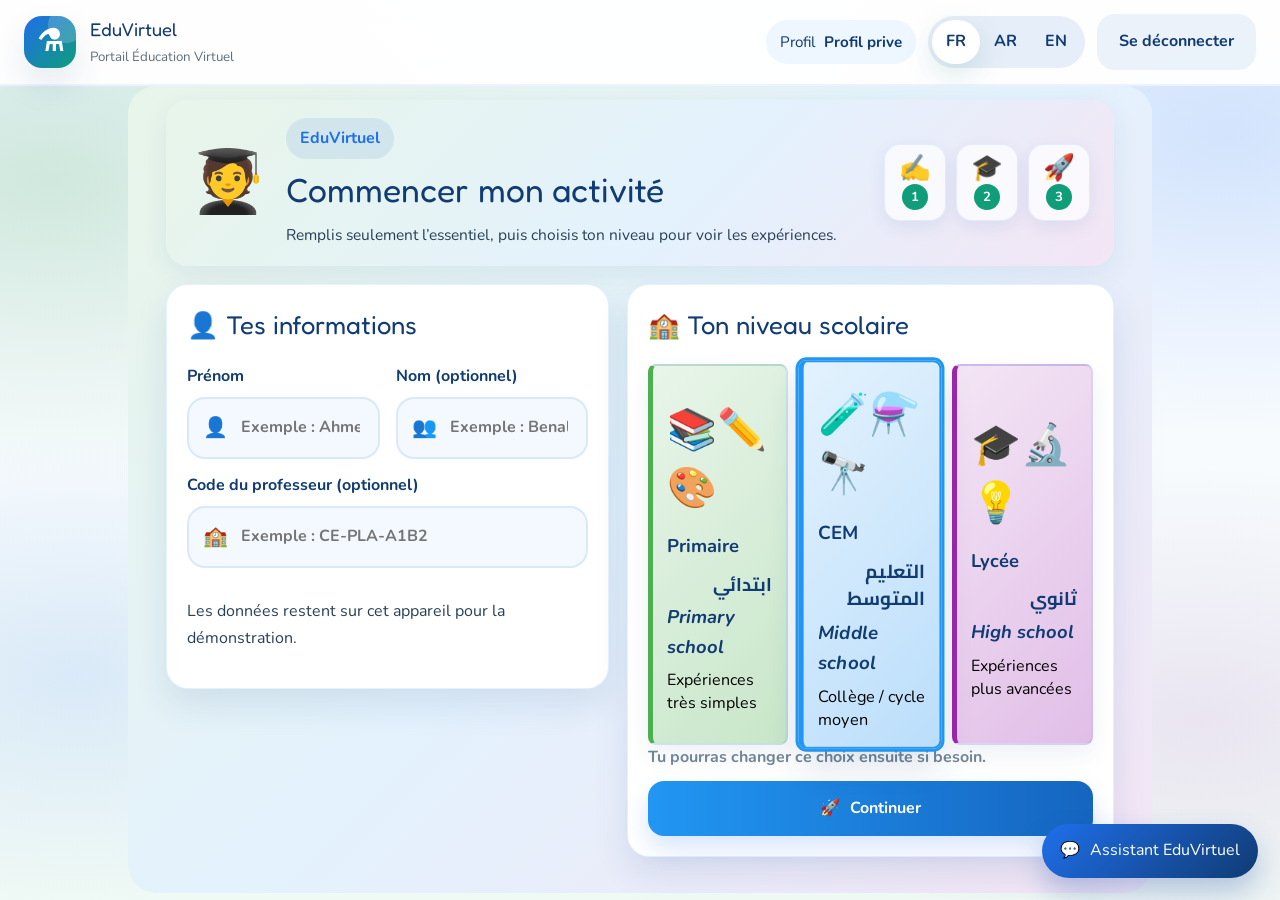
==== venerable-sprite-294b65-local/chimie.html @ 1d356627 "Rebrand to EduVirtuel, fix student persistence, improve loading screen and background - Rename Virtu" ====
<!doctype html>
<html lang="fr">
<head>
  <meta charset="utf-8">
  <meta name="viewport" content="width=device-width, initial-scale=1">
  <title>EduVirtuel - R&eacute;action produisant l&rsquo;hydrog&egrave;ne</title>
  <link rel="icon" href="favicon.svg">
  <link rel="stylesheet" href="style.css">
</head>
<body data-page="experiment" data-lang="fr" data-experiment="chimie" data-lab-mode="chemistry">
  <header class="topbar"><div class="topbar-inner">
    <a class="brand" href="index.html">
      <span class="brand-mark" aria-hidden="true"></span>
      <span><strong>EduVirtuel</strong><small>
        <span class="lang-fr">Plateforme de laboratoire virtuel</span>
        <span class="lang-ar">&#x645;&#x646;&#x635;&#x629; &#x627;&#x644;&#x645;&#x62E;&#x62A;&#x628;&#x631; &#x627;&#x644;&#x627;&#x641;&#x62A;&#x631;&#x627;&#x636;&#x64A;</span>
        <span class="lang-en">Virtual lab platform</span>
      </small></span>
    </a>
    <button class="menu-toggle" type="button" aria-label="Menu"><span></span><span></span><span></span></button>
    <div class="topbar-nav">
      <div class="student-pill">
        <span class="lang-fr">Profil</span>
        <span class="lang-ar">&#x627;&#x644;&#x645;&#x644;&#x641;</span>
        <span class="lang-en">Profile</span>
        <strong data-student-display></strong>
      </div>
      <div class="lang-switch" aria-label="Language">
        <button type="button" class="lang-btn" data-lang="fr">FR</button>
        <button type="button" class="lang-btn" data-lang="ar">AR</button>
        <button type="button" class="lang-btn" data-lang="en">EN</button>
      </div>
      <a class="secondary-btn" href="dashboard.html" style="text-decoration:none">
        <span class="lang-fr">&#x2190; Retour</span>
        <span class="lang-ar">&#x627;&#x644;&#x639;&#x648;&#x62F;&#x629; &#x2192;</span>
        <span class="lang-en">&#x2190; Back</span>
      </a>
      <button type="button" class="secondary-btn logout-btn">
        <span class="lang-fr">Se d&eacute;connecter</span>
        <span class="lang-ar">&#x62A;&#x633;&#x62C;&#x64A;&#x644; &#x627;&#x644;&#x62E;&#x631;&#x648;&#x62C;</span>
        <span class="lang-en">Log out</span>
      </button>
    </div>
  </div></header>

  <!-- Decorative background blobs -->
  <div class="page-bg-deco" aria-hidden="true">
    <div class="bg-blob bg-blob-1">&#x1F9EA;</div>
    <div class="bg-blob bg-blob-2">&#x2697;&#xFE0F;</div>
    <div class="bg-blob bg-blob-3">&#x1F52C;</div>
    <div class="bg-blob bg-blob-4">&#x1F9F2;</div>
    <div class="bg-molecule bg-molecule-1"></div>
    <div class="bg-molecule bg-molecule-2"></div>
    <div class="bg-molecule bg-molecule-3"></div>
  </div>

  <main class="page-shell experiment-shell">
    <section class="experiment-header fade-up">
      <div>
        <a class="back-link" href="experiences.html">
          <span class="lang-fr">&#x2190; Retour aux exp&eacute;riences</span>
          <span class="lang-ar">&#x627;&#x644;&#x639;&#x648;&#x62F;&#x629; &#x625;&#x644;&#x649; &#x627;&#x644;&#x62A;&#x62C;&#x627;&#x631;&#x628; &#x2192;</span>
          <span class="lang-en">&#x2190; Back to experiments</span>
        </a>
        <h1>
          <span class="lang-fr">R&eacute;action produisant l&rsquo;hydrog&egrave;ne</span>
          <span class="lang-ar">&#x62A;&#x641;&#x627;&#x639;&#x644; &#x625;&#x646;&#x62A;&#x627;&#x62C; &#x627;&#x644;&#x647;&#x64A;&#x62F;&#x631;&#x648;&#x62C;&#x64A;&#x646;</span>
          <span class="lang-en">Hydrogen-producing reaction</span>
        </h1>
        <div class="badge-row">
          <span class="badge badge-blue">
            <span class="lang-fr">Chimie &#x1F9EA;</span>
            <span class="lang-ar">&#x627;&#x644;&#x643;&#x64A;&#x645;&#x64A;&#x627;&#x621;</span>
            <span class="lang-en">Chemistry &#x1F9EA;</span>
          </span>
          <span class="badge badge-light" data-step-indicator></span>
        </div>
      </div>
      <div class="progress-wrap">
        <div class="progress-meta">
          <span class="lang-fr">Progression</span>
          <span class="lang-ar">&#x627;&#x644;&#x62A;&#x642;&#x62F;&#x645;</span>
          <span class="lang-en">Progress</span>
        </div>
        <div class="progress-bar"><div class="progress-fill" data-progress-fill></div></div>
      </div>
    </section>

    <section class="experiment-layout experiment-layout-embedded">
      <section class="panel-card experiment-panel experiment-main-column fade-up delay-1">
        <div class="panel-head panel-head-wide">
          <div>
            <h2>
              <span class="lang-fr">&#x1F52C; Labo 3D reli&eacute;</span>
              <span class="lang-ar">&#x627;&#x644;&#x645;&#x62E;&#x62A;&#x628;&#x631; &#x627;&#x644;&#x62B;&#x644;&#x627;&#x62B;&#x64A; &#x627;&#x644;&#x623;&#x628;&#x639;&#x627;&#x62F; &#x627;&#x644;&#x645;&#x631;&#x62A;&#x628;&#x637;</span>
              <span class="lang-en">&#x1F52C; Linked 3D Lab</span>
            </h2>
            <p>
              <span class="lang-fr">Le labo 3D de chimie du lyc&eacute;e est reli&eacute; directement &agrave; cette exp&eacute;rience.</span>
              <span class="lang-ar">&#x645;&#x62E;&#x62A;&#x628;&#x631; &#x627;&#x644;&#x643;&#x64A;&#x645;&#x64A;&#x627;&#x621; &#x627;&#x644;&#x62B;&#x644;&#x627;&#x62B;&#x64A; &#x627;&#x644;&#x623;&#x628;&#x639;&#x627;&#x62F; &#x645;&#x631;&#x62A;&#x628;&#x637; &#x645;&#x628;&#x627;&#x634;&#x631;&#x629; &#x628;&#x647;&#x630;&#x647; &#x627;&#x644;&#x62A;&#x62C;&#x631;&#x628;&#x629;.</span>
              <span class="lang-en">The high school chemistry 3D lab is directly linked to this experiment.</span>
            </p>
          </div>
          <div class="lab-link-summary">
            <span class="badge badge-light">
              <span class="lang-fr">Labo : Chimie lyc&eacute;e</span>
              <span class="lang-ar">&#x627;&#x644;&#x645;&#x62E;&#x62A;&#x628;&#x631;: &#x643;&#x64A;&#x645;&#x64A;&#x627;&#x621; &#x62B;&#x627;&#x646;&#x648;&#x64A;</span>
              <span class="lang-en">Lab: High school chemistry</span>
            </span>
            <div class="lab-actions">
              <button type="button" class="primary-btn" data-load-lab>
                <span class="lang-fr">D&eacute;marrer le labo 3D</span>
                <span class="lang-ar">&#x628;&#x62F;&#x621; &#x627;&#x644;&#x645;&#x62E;&#x62A;&#x628;&#x631; &#x627;&#x644;&#x62B;&#x644;&#x627;&#x62B;&#x64A; &#x627;&#x644;&#x623;&#x628;&#x639;&#x627;&#x62F;</span>
                <span class="lang-en">Start 3D lab</span>
              </button>
              <button type="button" class="secondary-btn" data-open-lab-full>
                <span class="lang-fr">Ouvrir en grand</span>
                <span class="lang-ar">&#x641;&#x62A;&#x62D; &#x628;&#x62D;&#x62C;&#x645; &#x643;&#x628;&#x64A;&#x631;</span>
                <span class="lang-en">Open fullscreen</span>
              </button>
            </div>
          </div>
        </div>
        <iframe class="lab-frame lab-frame-large" data-lab-frame src="about:blank" loading="lazy" title="EduVirtuel 3D"></iframe>
        <div class="status-box" data-experiment-status></div>
        <div class="finish-row finish-row-inline">
          <button type="button" class="primary-btn finish-btn" data-finish-experiment>
            <span class="lang-fr">Terminer et voir le r&eacute;sultat</span>
            <span class="lang-ar">&#x625;&#x646;&#x647;&#x627;&#x621; &#x627;&#x644;&#x62A;&#x62C;&#x631;&#x628;&#x629; &#x648;&#x639;&#x631;&#x636; &#x627;&#x644;&#x646;&#x62A;&#x64A;&#x62C;&#x629;</span>
            <span class="lang-en">Finish &amp; see result</span>
          </button>
        </div>
      </section>

      <aside class="experiment-side-column">
        <section class="panel-card experiment-panel fade-up delay-2">
          <div class="panel-head">
            <h2>
              <span class="lang-fr">&#x1F4CB; Guide rapide</span>
              <span class="lang-ar">&#x62F;&#x644;&#x64A;&#x644; &#x633;&#x631;&#x64A;&#x639;</span>
              <span class="lang-en">&#x1F4CB; Quick guide</span>
            </h2>
            <p>
              <span class="lang-fr">Simple &agrave; utiliser : ouvrez, manipulez, validez, terminez.</span>
              <span class="lang-ar">&#x633;&#x647;&#x644; &#x627;&#x644;&#x627;&#x633;&#x62A;&#x639;&#x645;&#x627;&#x644;: &#x627;&#x641;&#x62A;&#x62D;&#x60C; &#x623;&#x646;&#x62C;&#x632;&#x60C; &#x623;&#x643;&#x62F;&#x60C; &#x62B;&#x645; &#x623;&#x646;&#x647;.</span>
              <span class="lang-en">Easy to use: open, manipulate, validate, finish.</span>
            </p>
          </div>
          <ol class="instruction-list">
            <li class="instruction-step" data-step="1">
              <span class="lang-fr">Ouvrez le labo 3D.</span>
              <span class="lang-ar">&#x627;&#x641;&#x62A;&#x62D; &#x627;&#x644;&#x645;&#x62E;&#x62A;&#x628;&#x631; &#x627;&#x644;&#x62B;&#x644;&#x627;&#x62B;&#x64A; &#x627;&#x644;&#x623;&#x628;&#x639;&#x627;&#x62F;.</span>
              <span class="lang-en">Open the 3D lab.</span>
            </li>
            <li class="instruction-step" data-step="2">
              <span class="lang-fr">Rep&eacute;rez le zinc, l&rsquo;acide et le tube.</span>
              <span class="lang-ar">&#x62A;&#x639;&#x631;&#x641; &#x639;&#x644;&#x649; &#x627;&#x644;&#x632;&#x646;&#x643; &#x648;&#x627;&#x644;&#x62D;&#x645;&#x636; &#x648;&#x627;&#x644;&#x623;&#x646;&#x628;&#x648;&#x628;.</span>
              <span class="lang-en">Locate the zinc, acid, and tube.</span>
            </li>
            <li class="instruction-step" data-step="3">
              <span class="lang-fr">Suivez la r&eacute;action.</span>
              <span class="lang-ar">&#x627;&#x62A;&#x628;&#x639; &#x627;&#x644;&#x62A;&#x641;&#x627;&#x639;&#x644;.</span>
              <span class="lang-en">Follow the reaction.</span>
            </li>
            <li class="instruction-step" data-step="4">
              <span class="lang-fr">Observez les bulles et le test final.</span>
              <span class="lang-ar">&#x644;&#x627;&#x62D;&#x638; &#x627;&#x644;&#x641;&#x642;&#x627;&#x639;&#x627;&#x62A; &#x648;&#x627;&#x644;&#x627;&#x62E;&#x62A;&#x628;&#x627;&#x631; &#x627;&#x644;&#x646;&#x647;&#x627;&#x626;&#x64A;.</span>
              <span class="lang-en">Observe the bubbles and final test.</span>
            </li>
            <li class="instruction-step" data-step="5">
              <span class="lang-fr">Terminez puis passez au r&eacute;sultat.</span>
              <span class="lang-ar">&#x623;&#x646;&#x647; &#x627;&#x644;&#x646;&#x634;&#x627;&#x637; &#x62B;&#x645; &#x627;&#x646;&#x62A;&#x642;&#x644; &#x625;&#x644;&#x649; &#x627;&#x644;&#x646;&#x62A;&#x64A;&#x62C;&#x629;.</span>
              <span class="lang-en">Finish then go to the result.</span>
            </li>
          </ol>
          <div class="step-actions">
            <button type="button" class="secondary-btn step-action" data-step-complete="2">
              <span class="lang-fr">Mat&eacute;riel rep&eacute;r&eacute;</span>
              <span class="lang-ar">&#x62A;&#x639;&#x631;&#x641;&#x62A; &#x639;&#x644;&#x649; &#x627;&#x644;&#x623;&#x62F;&#x648;&#x627;&#x62A;</span>
              <span class="lang-en">Equipment located</span>
            </button>
            <button type="button" class="secondary-btn step-action" data-step-complete="3">
              <span class="lang-fr">R&eacute;action observ&eacute;e</span>
              <span class="lang-ar">&#x644;&#x627;&#x62D;&#x638;&#x62A; &#x627;&#x644;&#x62A;&#x641;&#x627;&#x639;&#x644;</span>
              <span class="lang-en">Reaction observed</span>
            </button>
            <button type="button" class="secondary-btn step-action" data-step-complete="4">
              <span class="lang-fr">Conclusion comprise</span>
              <span class="lang-ar">&#x641;&#x647;&#x645;&#x62A; &#x627;&#x644;&#x627;&#x633;&#x62A;&#x646;&#x62A;&#x627;&#x62C;</span>
              <span class="lang-en">Conclusion understood</span>
            </button>
          </div>
        </section>

        <section class="panel-card experiment-panel assistant-panel embedded-assistant fade-up delay-3">
          <div class="assistant-header"><div>
            <h2>&#x1F916; Assistant EduVirtuel</h2>
            <p>
              <span class="lang-fr">Utilisez les boutons rapides ou posez votre question.</span>
              <span class="lang-ar">&#x627;&#x633;&#x62A;&#x639;&#x645;&#x644; &#x627;&#x644;&#x623;&#x632;&#x631;&#x627;&#x631; &#x627;&#x644;&#x633;&#x631;&#x64A;&#x639;&#x629; &#x623;&#x648; &#x627;&#x637;&#x631;&#x62D; &#x633;&#x624;&#x627;&#x644;&#x643;.</span>
              <span class="lang-en">Use the quick buttons or ask your question.</span>
            </p>
          </div></div>
          <div class="assistant-messages" data-assistant-messages></div>
          <div class="assistant-shortcuts">
            <button type="button" class="shortcut-btn" data-assistant-shortcut="objectif">
              <span class="lang-fr">Objectif</span>
              <span class="lang-ar">&#x627;&#x644;&#x647;&#x62F;&#x641;</span>
              <span class="lang-en">Goal</span>
            </button>
            <button type="button" class="shortcut-btn" data-assistant-shortcut="next">
              <span class="lang-fr">&Eacute;tape suivante</span>
              <span class="lang-ar">&#x627;&#x644;&#x62E;&#x637;&#x648;&#x629; &#x627;&#x644;&#x62A;&#x627;&#x644;&#x64A;&#x629;</span>
              <span class="lang-en">Next step</span>
            </button>
            <button type="button" class="shortcut-btn" data-assistant-shortcut="error">
              <span class="lang-fr">Erreur fr&eacute;quente</span>
              <span class="lang-ar">&#x62E;&#x637;&#x623; &#x634;&#x627;&#x626;&#x639;</span>
              <span class="lang-en">Common error</span>
            </button>
            <button type="button" class="shortcut-btn" data-assistant-shortcut="lab">
              <span class="lang-fr">Nom du labo</span>
              <span class="lang-ar">&#x627;&#x633;&#x645; &#x627;&#x644;&#x645;&#x62E;&#x62A;&#x628;&#x631;</span>
              <span class="lang-en">Lab name</span>
            </button>
            <button type="button" class="shortcut-btn" data-assistant-shortcut="quiz">
              <span class="lang-fr">Quiz</span>
              <span class="lang-ar">&#x627;&#x644;&#x627;&#x62E;&#x62A;&#x628;&#x627;&#x631;</span>
              <span class="lang-en">Quiz</span>
            </button>
          </div>
          <form class="assistant-form" data-assistant-form>
            <input type="text" data-assistant-input
              data-placeholder-fr="Tapez aide / suivant / erreur"
              data-placeholder-ar="&#x627;&#x643;&#x62A;&#x628; &#x645;&#x633;&#x627;&#x639;&#x62F;&#x629; / &#x627;&#x644;&#x62A;&#x627;&#x644;&#x64A; / &#x62E;&#x637;&#x623;"
              data-placeholder-en="Type help / next / error">
            <button class="primary-btn" type="submit">
              <span class="lang-fr">Envoyer</span>
              <span class="lang-ar">&#x625;&#x631;&#x633;&#x627;&#x644;</span>
              <span class="lang-en">Send</span>
            </button>
          </form>
        </section>
      </aside>
    </section>
  </main>

  <div id="assistant-root"></div>
  <script defer src="script.js"></script>
</body>
</html>
---- venerable-sprite-294b65-local/style.css ----
@import url('https://fonts.googleapis.com/css2?family=Fredoka+One&family=Cairo:wght@400;700&family=Nunito:wght@400;700;800&display=swap');

:root {
  --primary: #1f6feb;
  --blue: #1f6feb;
  --navy: #103b73;
  --light: #eef6ff;
  --teal: #0f9d7a;
  --orange: #f59f00;
  --green: #2f9e44;
  --text: #284056;
  --white: #ffffff;
  --muted: #6f8599;
  --shadow: 0 16px 34px rgba(16, 59, 115, 0.1);
  --radius: 22px;
}

* {
  box-sizing: border-box;
}

html {
  scroll-behavior: smooth;
}

body {
  margin: 0;
  font-family: "Nunito", "Cairo", sans-serif;
  font-size: 16px;
  line-height: 1.6;
  color: var(--text);
  background:
    radial-gradient(ellipse at 4% 20%, rgba(47, 158, 68, 0.18) 0%, transparent 30%),
    radial-gradient(ellipse at 96% 15%, rgba(31, 111, 235, 0.15) 0%, transparent 28%),
    radial-gradient(ellipse at 6% 75%, rgba(31, 111, 235, 0.12) 0%, transparent 25%),
    radial-gradient(ellipse at 94% 80%, rgba(155, 39, 176, 0.10) 0%, transparent 25%),
    radial-gradient(ellipse at 50% 50%, rgba(15, 157, 122, 0.06) 0%, transparent 60%),
    linear-gradient(180deg, #eef6ff 0%, #f8fbff 40%, #f0faf5 100%);
  min-height: 100vh;
}

body[data-lang="ar"] {
  direction: rtl;
  font-family: "Cairo", "Nunito", sans-serif;
}

body[data-lang="fr"] .lang-ar,
body[data-lang="fr"] .lang-en,
body[data-lang="ar"] .lang-fr,
body[data-lang="ar"] .lang-en,
body[data-lang="en"] .lang-ar {
  display: none !important;
}

body[data-lang="en"] .lang-fr:has(~ .lang-en),
body[data-lang="en"] .lang-fr:has(+ .lang-en) {
  display: none !important;
}

h1,
h2,
h3,
.brand strong,
.loading-logo {
  font-family: "Fredoka One", "Cairo", cursive;
  font-weight: 400;
  letter-spacing: 0;
}

[lang="ar"],
.lang-ar {
  font-family: "Cairo", sans-serif;
}

a {
  color: inherit;
  text-decoration: none;
}

button,
input,
textarea,
select {
  font: inherit;
}

button {
  cursor: pointer;
}

.topbar {
  position: sticky;
  top: 0;
  z-index: 30;
  background: rgba(255, 255, 255, 0.96);
  border-bottom: 2px solid rgba(31, 111, 235, 0.08);
}

.topbar-inner {
  max-width: 1280px;
  margin: 0 auto;
  padding: 14px 24px;
  display: flex;
  align-items: center;
  gap: 18px;
}

.brand {
  display: inline-flex;
  align-items: center;
  gap: 14px;
  min-width: 0;
}

.brand strong {
  display: block;
  color: var(--navy);
  font-size: 1.15rem;
}

.brand small {
  display: block;
  color: var(--text);
  opacity: 0.75;
  margin-top: 2px;
}

.brand-mark {
  width: 52px;
  height: 52px;
  border-radius: 18px;
  display: grid;
  place-items: center;
  background: linear-gradient(135deg, var(--primary), var(--teal));
  color: var(--white);
  font-weight: 800;
  font-size: 0;
  box-shadow: var(--shadow);
  position: relative;
  overflow: hidden;
}

.brand-mark::before {
  content: "⚗";
  position: relative;
  z-index: 1;
  font-size: 1.85rem;
  line-height: 1;
}

.brand-mark::after {
  content: "";
  position: absolute;
  width: 36px;
  height: 36px;
  border-radius: 50%;
  background: rgba(255, 255, 255, 0.18);
  top: -9px;
  inset-inline-end: -8px;
}

.topbar-nav {
  margin-inline-start: auto;
  display: flex;
  align-items: center;
  gap: 12px;
}

.student-pill {
  display: inline-flex;
  align-items: center;
  gap: 8px;
  background: var(--light);
  color: var(--navy);
  padding: 10px 14px;
  border-radius: 999px;
  font-size: 0.95rem;
}

.lang-switch {
  display: inline-flex;
  padding: 4px;
  border-radius: 999px;
  background: rgba(21, 101, 192, 0.1);
}

.lang-btn {
  border: 0;
  background: transparent;
  border-radius: 999px;
  padding: 9px 14px;
  color: var(--navy);
  font-weight: 700;
}

.lang-btn.active {
  background: var(--white);
  box-shadow: 0 4px 14px rgba(21, 101, 192, 0.14);
}

.lang-btn:hover,
.lang-btn:focus-visible,
.primary-btn:focus-visible,
.secondary-btn:focus-visible,
.ghost-btn:focus-visible,
.selection-card:focus-visible,
.back-link:focus-visible,
input:focus-visible,
button:focus-visible,
a:focus-visible {
  outline: 3px solid rgba(33, 150, 243, 0.35);
  outline-offset: 3px;
}

.menu-toggle {
  display: none;
  margin-inline-start: auto;
  border: 0;
  background: transparent;
  padding: 8px;
}

.menu-toggle span {
  display: block;
  width: 24px;
  height: 2px;
  background: var(--navy);
  margin: 5px 0;
}

.page-shell {
  max-width: 1480px;
  margin: 0 auto;
  padding: 24px 32px 48px;
}

.narrow-shell {
  max-width: 860px;
}

.hero-shell {
  padding-top: 46px;
}

.hero-grid,
.split-layout,
.teacher-layout,
.experiment-layout {
  display: grid;
  gap: 24px;
}

.hero-grid {
  grid-template-columns: minmax(0, 1.2fr) minmax(320px, 420px);
  align-items: center;
}

.feature-grid,
.card-grid,
.action-grid {
  display: grid;
  gap: 18px;
}

.feature-grid {
  grid-template-columns: repeat(3, minmax(0, 1fr));
  margin-top: 28px;
}

.card-grid {
  grid-template-columns: repeat(auto-fit, minmax(220px, 1fr));
}

.experiments-grid {
  grid-template-columns: repeat(auto-fit, minmax(260px, 1fr));
}

.hero-copy h1,
.page-intro h1,
.experiment-header h1 {
  margin: 8px 0 14px;
  color: var(--navy);
  font-size: clamp(2.2rem, 5vw, 3.7rem);
  line-height: 1.08;
}

.page-intro h1 {
  font-size: clamp(1.9rem, 4vw, 2.9rem);
}

.hero-subtitle,
.page-intro p,
.panel-head p,
.hero-quote,
.result-main p,
.experiment-card p,
.info-card p,
.form-note {
  line-height: 1.7;
  color: var(--text);
}

.page-intro p,
.hero-subtitle {
  max-width: 760px;
  font-size: 1.08rem;
}

.eyebrow {
  display: inline-flex;
  align-items: center;
  gap: 10px;
  background: rgba(21, 101, 192, 0.1);
  color: var(--primary);
  padding: 8px 14px;
  border-radius: 999px;
  font-weight: 700;
}

.hero-quote {
  margin: 24px 0;
  padding: 18px 22px;
  border-inline-start: 4px solid var(--teal);
  background: rgba(0, 105, 92, 0.06);
  border-radius: 0 16px 16px 0;
}

body[data-lang="ar"] .hero-quote {
  border-inline-start: 0;
  border-inline-end: 4px solid var(--teal);
  border-radius: 16px 0 0 16px;
}

.hero-actions,
.toolbar,
.action-row,
.toggle-row,
.weight-controls,
.badge-row,
.result-stats,
.finish-row {
  display: flex;
  flex-wrap: wrap;
  gap: 12px;
}

.primary-btn,
.secondary-btn,
.ghost-btn,
.chip-btn,
.selection-card,
.slot-btn,
.back-link {
  transition: transform 0.2s ease, box-shadow 0.2s ease, background 0.2s ease, opacity 0.2s ease;
}

.primary-btn,
.secondary-btn,
.ghost-btn {
  border-radius: 18px;
  padding: 15px 22px;
  border: 0;
  display: inline-flex;
  align-items: center;
  justify-content: center;
  font-weight: 700;
  min-height: 52px;
}

.primary-btn {
  background: linear-gradient(135deg, var(--primary), var(--teal));
  color: var(--white);
  box-shadow: 0 12px 25px rgba(31, 111, 235, 0.18);
}

.secondary-btn {
  background: rgba(21, 101, 192, 0.08);
  color: var(--navy);
}

.ghost-btn {
  background: transparent;
  color: var(--navy);
  border: 1px dashed rgba(13, 71, 161, 0.26);
}

.primary-btn:hover,
.secondary-btn:hover,
.ghost-btn:hover,
.chip-btn:hover,
.selection-card:hover,
.experiment-card:hover,
.info-card:hover,
.slot-btn:hover {
  transform: translateY(-2px);
}

.info-card,
.hero-card,
.form-card,
.panel-card,
.experiment-card,
.result-card,
.quiz-card {
  background: var(--white);
  border-radius: var(--radius);
  box-shadow: var(--shadow);
}

.info-card,
.hero-card,
.form-card,
.panel-card,
.result-card,
.quiz-card {
  padding: 24px;
}

.hero-card {
  background: linear-gradient(160deg, rgba(31, 111, 235, 0.96), rgba(15, 157, 122, 0.92));
  color: var(--white);
}

.glass-card {
  border: 1px solid rgba(255, 255, 255, 0.18);
}

.hero-stat + .hero-stat {
  margin-top: 18px;
}

.hero-stat strong {
  display: block;
  font-size: 2.3rem;
}

.stack-form {
  display: grid;
  gap: 16px;
}

.student-form-grid {
  display: grid;
  grid-template-columns: repeat(2, minmax(0, 1fr));
  gap: 16px;
}

.field-block {
  display: grid;
  gap: 12px;
}

.field-title {
  color: var(--navy);
  font-weight: 800;
}

.quick-level-grid {
  display: grid;
  grid-template-columns: repeat(3, minmax(0, 1fr));
  gap: 14px;
}

.level-choice {
  min-height: 128px;
}

.level-choice.active,
.level-card.active,
.subject-card.active {
  background: linear-gradient(180deg, #ffffff, #ecfff7);
  border-color: rgba(15, 157, 122, 0.55);
  box-shadow: 0 12px 28px rgba(15, 157, 122, 0.16);
}

.choice-note {
  margin: 0;
  color: var(--muted);
  font-weight: 700;
}

.stack-form label,
.filter-field,
.code-generator-form label {
  display: grid;
  gap: 8px;
  font-weight: 700;
  color: var(--navy);
}

.stack-form input,
.filter-field input,
.code-generator-form select,
.assistant-form input {
  width: 100%;
  border: 2px solid rgba(31, 111, 235, 0.12);
  border-radius: 18px;
  padding: 16px 18px;
  color: var(--text);
  background: rgba(238, 246, 255, 0.62);
}

.selection-card,
.slot-btn,
.chip-btn {
  border: 2px solid rgba(31, 111, 235, 0.12);
  background: linear-gradient(180deg, #ffffff, #f5faff);
  padding: 20px;
  border-radius: 22px;
  text-align: start;
  box-shadow: 0 10px 24px rgba(16, 59, 115, 0.07);
}

.selection-card span {
  display: block;
  margin-top: 8px;
  line-height: 1.45;
}

.selection-card strong,
.experiment-card h2,
.panel-head h2,
.result-main h2,
.quiz-card h2 {
  color: var(--navy);
}

.selection-card.active,
.component-btn.active,
.lang-btn.active,
.slot-btn.filled,
.toggle-btn.active {
  border-color: rgba(0, 105, 92, 0.35);
  box-shadow: 0 10px 30px rgba(0, 105, 92, 0.15);
}

.empty-state {
  min-height: 180px;
  place-items: center;
}

.empty-card {
  width: 100%;
  padding: 32px;
  border-radius: 18px;
  background: rgba(227, 242, 253, 0.5);
  border: 1px dashed rgba(13, 71, 161, 0.2);
  text-align: center;
  color: var(--navy);
}

.experiment-card {
  position: relative;
  padding: 24px;
  display: flex;
  flex-direction: column;
  gap: 4px;
}

.experiment-card .primary-btn {
  width: 100%;
  margin-top: auto;
}

.experiment-card.locked {
  opacity: 0.72;
  background: linear-gradient(180deg, #f5f7fa, #eceff1);
}

.lock-chip,
.badge {
  display: inline-flex;
  align-items: center;
  justify-content: center;
  gap: 8px;
  padding: 7px 12px;
  border-radius: 999px;
  font-size: 0.88rem;
  font-weight: 700;
}

.badge-blue {
  background: rgba(21, 101, 192, 0.12);
  color: var(--primary);
}

.badge-teal {
  background: rgba(0, 105, 92, 0.12);
  color: var(--teal);
}

.badge-orange {
  background: rgba(230, 81, 0, 0.12);
  color: var(--orange);
}

.badge-green {
  background: rgba(46, 125, 50, 0.12);
  color: var(--green);
}

.badge-light {
  background: rgba(227, 242, 253, 0.9);
  color: var(--navy);
}

.badge-muted,
.lock-chip {
  background: rgba(55, 71, 79, 0.12);
  color: var(--text);
}

.card-top {
  display: flex;
  justify-content: space-between;
  gap: 12px;
  align-items: center;
  margin-bottom: 18px;
}

.duration {
  color: var(--text);
  font-weight: 700;
}

.split-layout {
  grid-template-columns: repeat(2, minmax(0, 1fr));
}

.dashboard-page {
  max-width: 1180px;
}

.dashboard-hero {
  text-align: center;
}

.dashboard-flow {
  display: grid;
  grid-template-columns: repeat(3, minmax(0, 1fr));
  gap: 16px;
  margin: 24px 0;
}

.dashboard-flow div {
  padding: 18px;
  border-radius: 18px;
  background: rgba(238, 246, 255, 0.88);
  color: var(--navy);
  text-align: center;
  box-shadow: 0 10px 22px rgba(16, 59, 115, 0.06);
}

.dashboard-flow strong {
  display: inline-grid;
  place-items: center;
  width: 34px;
  height: 34px;
  border-radius: 50%;
  background: var(--primary);
  color: #fff;
  margin-bottom: 8px;
}

.dashboard-flow span {
  display: block;
}

.dashboard-selected-layout {
  display: grid;
  grid-template-columns: minmax(280px, 0.9fr) minmax(0, 1.1fr);
  gap: 24px;
  align-items: stretch;
}

.selected-level-panel {
  overflow: hidden;
  border-radius: 8px;
  background: #fff;
  border: 1px solid rgba(16, 59, 115, 0.08);
  border-left: 6px solid var(--level-accent);
  box-shadow: var(--shadow);
}

body[data-lang="ar"] .selected-level-panel {
  border-left-width: 1px;
  border-right: 6px solid var(--level-accent);
}

.selected-level-art {
  min-height: 220px;
  display: grid;
  place-items: center;
  font-size: clamp(4rem, 9vw, 6rem);
  background: color-mix(in srgb, var(--level-accent) 22%, white);
}

.selected-level-copy {
  padding: 24px;
}

.selected-level-copy h2 {
  margin: 14px 0 10px;
}

.selected-level-meta {
  display: flex;
  flex-wrap: wrap;
  gap: 10px;
  margin-top: 18px;
}

.selected-level-meta span,
.subject-action {
  display: inline-flex;
  width: fit-content;
  border-radius: 999px;
  padding: 8px 12px;
  background: rgba(31, 111, 235, 0.1);
  color: var(--navy);
  font-weight: 800;
}

.subject-panel {
  min-height: 100%;
}

.subject-grid {
  grid-template-columns: repeat(auto-fit, minmax(240px, 1fr));
}

.visual-subject-card {
  min-height: 230px;
  border-radius: 8px;
  border-left: 5px solid var(--level-accent);
  display: grid;
  gap: 10px;
  align-content: start;
  background:
    linear-gradient(180deg, color-mix(in srgb, var(--level-accent) 12%, white), #fff);
}

body[data-lang="ar"] .visual-subject-card {
  border-left-width: 2px;
  border-right: 5px solid var(--level-accent);
}

.subject-photo {
  display: grid;
  place-items: center;
  width: 100%;
  min-height: 96px;
  border-radius: 8px;
  font-size: 4rem;
  background:
    radial-gradient(circle at 30% 20%, rgba(255, 255, 255, 0.9), transparent 40%),
    color-mix(in srgb, var(--level-accent) 18%, white);
}

.panel-head {
  margin-bottom: 18px;
}

.panel-head h2,
.result-main h2,
.quiz-card h2,
.assistant-header h2 {
  margin: 0 0 10px;
  font-size: 1.35rem;
}

.experiment-shell {
  max-width: 1220px;
  padding-top: 28px;
  padding-bottom: 24px;
}

.experiment-header {
  display: grid;
  grid-template-columns: minmax(0, 1fr) minmax(220px, 300px);
  align-items: end;
  gap: 18px;
  margin-bottom: 22px;
  padding: clamp(18px, 4vw, 34px);
  border-radius: 28px;
  background:
    radial-gradient(circle at 12% 18%, rgba(76, 175, 80, 0.18), transparent 26%),
    radial-gradient(circle at 86% 26%, rgba(33, 150, 243, 0.2), transparent 30%),
    linear-gradient(135deg, #f7fbff, #eef8f2);
  box-shadow: 0 16px 36px rgba(16, 59, 115, 0.08);
}

.experiment-header h1 {
  font-size: clamp(2rem, 4vw, 3.2rem);
  max-width: 22ch;
  overflow-wrap: anywhere;
}

.progress-wrap {
  min-width: 260px;
}

.progress-meta {
  display: flex;
  justify-content: space-between;
  margin-bottom: 10px;
  color: var(--navy);
  font-weight: 700;
}

.progress-bar {
  width: 100%;
  height: 12px;
  border-radius: 999px;
  background: rgba(55, 71, 79, 0.15);
  overflow: hidden;
}

.progress-fill {
  width: 0;
  height: 100%;
  border-radius: inherit;
  background: linear-gradient(90deg, var(--teal), #00a796);
  transition: width 0.25s ease;
}

.experiment-layout {
  grid-template-columns: minmax(240px, 300px) minmax(0, 1fr) minmax(280px, 340px);
  align-items: start;
}

.experiment-layout-embedded {
  grid-template-columns: minmax(0, 1fr) minmax(260px, 320px);
  gap: 22px;
}

.experiment-layout-embedded .panel-card {
  padding: 20px;
}

.experiment-panel {
  min-height: 100%;
}

.experiment-main-column {
  min-width: 0;
}

.experiment-side-column {
  display: grid;
  gap: 18px;
  align-self: start;
}

.panel-head-wide {
  display: flex;
  justify-content: space-between;
  align-items: flex-start;
  gap: 18px;
}

.lab-link-summary {
  display: grid;
  gap: 10px;
  justify-items: end;
  text-align: end;
}

.lab-actions {
  display: flex;
  flex-wrap: wrap;
  justify-content: flex-end;
  gap: 10px;
}

.instruction-list {
  margin: 0;
  padding-inline-start: 24px;
  display: grid;
  gap: 14px;
}

.instruction-step {
  line-height: 1.6;
  padding: 10px 12px;
  border-radius: 14px;
  background: rgba(227, 242, 253, 0.45);
}

.instruction-step.done {
  background: rgba(46, 125, 50, 0.12);
  color: var(--green);
  font-weight: 700;
}

.component-palette,
.weight-controls {
  display: flex;
  flex-wrap: wrap;
  gap: 12px;
}

.selected-component {
  margin: 16px 0;
  padding: 14px 16px;
  background: rgba(21, 101, 192, 0.08);
  border-radius: 14px;
  color: var(--navy);
  font-weight: 700;
}

.circuit-board {
  display: grid;
  gap: 18px;
  margin: 16px 0;
}

.series-track {
  display: grid;
  grid-template-columns: repeat(4, minmax(0, 1fr));
  gap: 12px;
}

.parallel-track {
  display: flex;
  justify-content: center;
}

.slot-btn {
  min-height: 88px;
  color: var(--navy);
  font-weight: 700;
}

.parallel-slot {
  max-width: 280px;
  width: 100%;
}

.visual-panel,
.observation-card,
.status-box,
.detail-card,
.insights-list,
.quiz-feedback,
.quiz-review-card,
.tip-box {
  margin-top: 18px;
  padding: 18px;
  border-radius: 16px;
  background: rgba(227, 242, 253, 0.45);
}

.status-box {
  min-height: 92px;
  border: 1px solid rgba(21, 101, 192, 0.12);
}

.bulb-visual {
  width: 180px;
  margin: 0 auto 12px;
  text-align: center;
  font-weight: 700;
  color: var(--navy);
}

.bulb-core {
  width: 92px;
  height: 92px;
  margin: 0 auto 12px;
  border-radius: 50%;
  background: #cfd8dc;
  box-shadow: inset 0 0 0 12px rgba(255, 255, 255, 0.7);
  transition: background 0.25s ease, box-shadow 0.25s ease;
}

.bulb-visual.on .bulb-core {
  background: #ffd54f;
  box-shadow: 0 0 34px rgba(255, 213, 79, 0.88), inset 0 0 0 12px rgba(255, 248, 225, 0.8);
}

.plant-visual,
.chemistry-visual,
.balance-visual {
  position: relative;
  height: 280px;
  margin-top: 20px;
  border-radius: 20px;
  background: linear-gradient(180deg, rgba(227, 242, 253, 0.7), rgba(255, 255, 255, 0.96));
  overflow: hidden;
}

.beaker-water {
  position: absolute;
  inset-inline: 32%;
  bottom: 24px;
  height: 32%;
  background: rgba(21, 101, 192, 0.18);
  border-radius: 0 0 28px 28px;
  transition: background 0.3s ease;
}

.plant-stem {
  position: absolute;
  bottom: 54px;
  left: 50%;
  width: 12px;
  height: 140px;
  border-radius: 999px;
  background: #b0bec5;
  transform: translateX(-50%);
  transition: background 0.3s ease;
}

.plant-leaf {
  position: absolute;
  width: 86px;
  height: 42px;
  top: 54px;
  background: rgba(76, 175, 80, 0.55);
  border-radius: 100px 100px 0 100px;
  transition: background 0.3s ease, transform 0.3s ease;
}

.plant-leaf.left {
  left: calc(50% - 92px);
  transform: rotate(-22deg);
}

.plant-leaf.right {
  right: calc(50% - 92px);
  transform: rotate(22deg) scaleX(-1);
}

.plant-visual.stage-1 .beaker-water,
.plant-visual.stage-2 .beaker-water,
.plant-visual.stage-3 .beaker-water,
.plant-visual.stage-4 .beaker-water {
  background: rgba(230, 81, 0, 0.34);
}

.plant-visual.stage-2 .plant-stem,
.plant-visual.stage-3 .plant-stem,
.plant-visual.stage-4 .plant-stem {
  background: linear-gradient(180deg, #ff8a65, #e65100);
}

.plant-visual.stage-3 .plant-leaf,
.plant-visual.stage-4 .plant-leaf {
  background: linear-gradient(180deg, #81c784, #2e7d32);
}

.balance-beam {
  position: absolute;
  top: 106px;
  left: 50%;
  width: 260px;
  height: 8px;
  background: var(--navy);
  transform-origin: center center;
  transform: translateX(-50%) rotate(0deg);
  transition: transform 0.25s ease;
}

.balance-pan {
  position: absolute;
  top: 134px;
  width: 120px;
  height: 80px;
  border-radius: 18px;
  background: rgba(21, 101, 192, 0.12);
  display: grid;
  place-items: center;
  color: var(--navy);
  font-weight: 700;
}

.balance-pan.left {
  left: calc(50% - 180px);
}

.balance-pan.right {
  right: calc(50% - 180px);
}

.balance-visual.left-heavy .balance-beam {
  transform: translateX(-50%) rotate(-8deg);
}

.balance-visual.right-heavy .balance-beam {
  transform: translateX(-50%) rotate(8deg);
}

.chemistry-visual .flask {
  position: absolute;
  left: 50%;
  bottom: 30px;
  width: 180px;
  height: 180px;
  transform: translateX(-50%);
  background: linear-gradient(180deg, rgba(227, 242, 253, 0.2), rgba(21, 101, 192, 0.18));
  clip-path: polygon(24% 8%, 76% 8%, 68% 26%, 68% 92%, 32% 92%, 32% 26%);
  border: 5px solid rgba(13, 71, 161, 0.4);
}

.bubble,
.flame-indicator {
  position: absolute;
  opacity: 0;
  transition: opacity 0.25s ease;
}

.bubble {
  width: 18px;
  height: 18px;
  border-radius: 50%;
  background: rgba(21, 101, 192, 0.3);
}

.bubble-1 { left: 46%; top: 120px; }
.bubble-2 { left: 52%; top: 96px; }
.bubble-3 { left: 49%; top: 72px; }

.flame-indicator {
  width: 24px;
  height: 54px;
  top: 42px;
  left: calc(50% + 110px);
  background: linear-gradient(180deg, #ffd54f, #e65100);
  border-radius: 50% 50% 50% 0;
  transform: rotate(45deg);
}

.chemistry-visual.stage-3 .bubble,
.chemistry-visual.stage-4 .bubble,
.chemistry-visual.stage-5 .bubble,
.chemistry-visual.stage-6 .bubble {
  opacity: 1;
}

.chemistry-visual.stage-5 .flame-indicator,
.chemistry-visual.stage-6 .flame-indicator {
  opacity: 1;
}

.assistant-panel {
  display: flex;
  flex-direction: column;
  min-height: 460px;
}

.assistant-header p {
  margin: 0;
}

.assistant-messages {
  flex: 1;
  overflow: auto;
  display: grid;
  gap: 12px;
  padding-right: 4px;
}

.assistant-message {
  max-width: 92%;
  padding: 12px 14px;
  border-radius: 14px;
  line-height: 1.6;
}

.assistant-message.bot {
  background: rgba(21, 101, 192, 0.1);
  color: var(--navy);
}

.assistant-message.user {
  margin-inline-start: auto;
  background: rgba(0, 105, 92, 0.12);
  color: var(--teal);
}

.assistant-form {
  display: grid;
  grid-template-columns: 1fr auto;
  gap: 10px;
  margin-top: 18px;
}

.assistant-shortcuts {
  display: flex;
  flex-wrap: wrap;
  gap: 10px;
  margin-top: 18px;
}

.shortcut-btn {
  border: 1px solid rgba(21, 101, 192, 0.16);
  background: rgba(21, 101, 192, 0.06);
  color: var(--navy);
  padding: 10px 14px;
  border-radius: 999px;
  font-weight: 700;
  transition: transform 0.18s ease, background 0.18s ease, border-color 0.18s ease;
}

.shortcut-btn:hover {
  transform: translateY(-1px);
  background: rgba(21, 101, 192, 0.12);
  border-color: rgba(21, 101, 192, 0.28);
}

.step-actions {
  display: grid;
  gap: 12px;
  margin-top: 18px;
}

.step-action.active {
  background: rgba(46, 125, 50, 0.12);
  color: var(--green);
}

.lab-frame {
  width: 100%;
  height: clamp(360px, calc(100vh - 470px), 560px);
  min-height: 0;
  margin-top: 14px;
  border: 1px solid rgba(21, 101, 192, 0.12);
  border-radius: 18px;
  background: #f8fbff;
}

.lab-frame-large {
  height: clamp(380px, calc(100vh - 470px), 580px);
  min-height: 0;
}

.lab-frame.is-idle {
  display: none;
}

.lab-preview {
  min-height: clamp(340px, 44vw, 520px);
  margin-top: 14px;
  border: 1px solid rgba(21, 101, 192, 0.14);
  border-radius: 22px;
  overflow: hidden;
  display: grid;
  grid-template-columns: minmax(220px, 0.85fr) minmax(0, 1.15fr);
  background:
    linear-gradient(135deg, rgba(232, 245, 233, 0.95), rgba(227, 242, 253, 0.95) 55%, rgba(243, 229, 245, 0.92));
  box-shadow: inset 0 0 0 1px rgba(255, 255, 255, 0.45);
}

.lab-preview.is-loading {
  opacity: 0.55;
  filter: saturate(0.8);
}

.lab-preview-scene {
  position: relative;
  min-height: 100%;
  display: grid;
  place-items: center;
  overflow: hidden;
}

.lab-preview-scene::before {
  content: "";
  position: absolute;
  width: min(72%, 280px);
  aspect-ratio: 1;
  border-radius: 50%;
  min-height: 0;
  background:
    radial-gradient(circle at 35% 28%, rgba(255, 255, 255, 0.95), transparent 32%),
    rgba(255, 255, 255, 0.36);
}

.lab-preview-main {
  position: relative;
  z-index: 1;
  font-size: clamp(5.5rem, 13vw, 9rem);
  filter: drop-shadow(0 18px 20px rgba(16, 59, 115, 0.18));
  animation: science-float 3s ease-in-out infinite;
}

.lab-preview-object {
  position: absolute;
  z-index: 2;
  display: grid;
  place-items: center;
  width: 64px;
  height: 64px;
  border-radius: 18px;
  background: rgba(255, 255, 255, 0.72);
  box-shadow: 0 12px 26px rgba(16, 59, 115, 0.12);
  font-size: 2.2rem;
}

.lab-preview-object.object-1 { top: 12%; inset-inline-start: 13%; }
.lab-preview-object.object-2 { top: 20%; inset-inline-end: 12%; }
.lab-preview-object.object-3 { bottom: 17%; inset-inline-start: 18%; }
.lab-preview-object.object-4 { bottom: 12%; inset-inline-end: 17%; }

.lab-preview-copy {
  display: grid;
  align-content: center;
  gap: 14px;
  padding: clamp(22px, 4vw, 42px);
}

.lab-preview-copy h3 {
  margin: 0;
  color: var(--navy);
  font-size: clamp(1.7rem, 4vw, 2.6rem);
}

.lab-preview-copy p {
  margin: 0;
  color: var(--text);
  max-width: 46ch;
}

.lab-preview-tags {
  display: flex;
  flex-wrap: wrap;
  gap: 10px;
  margin-top: 6px;
}

.lab-preview-tags span {
  border-radius: 999px;
  padding: 8px 12px;
  background: rgba(255, 255, 255, 0.76);
  color: var(--navy);
  font-weight: 800;
}

.embedded-assistant {
  display: none;
}

.experiment-layout-embedded .status-box {
  min-height: 56px;
  margin-top: 12px;
  padding: 12px 14px;
}

.experiment-layout-embedded .finish-row-inline {
  margin-top: 12px;
}

.finish-row {
  justify-content: flex-end;
  margin-top: 24px;
}

.finish-row-inline {
  margin-top: 18px;
}

.simple-flow-card {
  padding-top: 20px;
  padding-bottom: 20px;
  margin-bottom: 24px;
}

.simple-flow-grid {
  display: grid;
  grid-template-columns: repeat(3, minmax(0, 1fr));
  gap: 16px;
}

.simple-flow-grid div,
.linked-lab-chip {
  padding: 16px 18px;
  border-radius: 18px;
  background: rgba(238, 246, 255, 0.78);
  color: var(--navy);
}

.simple-flow-grid strong {
  display: inline-grid;
  place-items: center;
  width: 38px;
  height: 38px;
  border-radius: 50%;
  background: var(--blue);
  color: #fff;
  margin-bottom: 10px;
}

.simple-flow-grid span {
  display: block;
  line-height: 1.5;
}

.linked-lab-chip {
  margin: 14px 0 18px;
  font-weight: 700;
}

.hero-step-list {
  display: grid;
  grid-template-columns: repeat(3, minmax(0, 1fr));
  gap: 12px;
  margin: 24px 0;
}

.hero-step {
  display: grid;
  gap: 8px;
  padding: 16px;
  border-radius: 20px;
  background: rgba(255, 255, 255, 0.82);
  border: 2px solid rgba(31, 111, 235, 0.08);
  box-shadow: 0 10px 24px rgba(16, 59, 115, 0.06);
}

.hero-step strong {
  display: inline-grid;
  place-items: center;
  width: 36px;
  height: 36px;
  border-radius: 50%;
  background: var(--teal);
  color: var(--white);
}

.subject-card strong,
.level-choice strong,
.level-card strong {
  font-size: 1.15rem;
}

.subject-hint {
  color: var(--muted);
}

.score-ring {
  width: 140px;
  height: 140px;
  border-radius: 50%;
  display: grid;
  place-items: center;
  font-size: 2.4rem;
  font-weight: 800;
  color: var(--navy);
  background: radial-gradient(circle at center, #ffffff 45%, rgba(21, 101, 192, 0.14) 46%, rgba(21, 101, 192, 0.14) 100%);
}

.result-card {
  display: grid;
  grid-template-columns: 160px 1fr;
  gap: 24px;
  align-items: center;
}

.result-badge {
  font-size: 1.1rem;
  font-weight: 700;
  color: var(--green);
}

.result-stats {
  margin-top: 18px;
}

.stat-tile {
  min-width: 120px;
  padding: 14px 16px;
  border-radius: 16px;
  background: rgba(227, 242, 253, 0.55);
}

.stat-tile strong {
  display: block;
  color: var(--navy);
  font-size: 1.5rem;
}

.quiz-progress {
  color: var(--navy);
  font-weight: 700;
  margin-bottom: 18px;
}

.quiz-options {
  display: grid;
  gap: 12px;
  margin-top: 18px;
}

.quiz-option {
  border: 1px solid rgba(21, 101, 192, 0.14);
  border-radius: 14px;
  padding: 14px 16px;
  background: #fff;
  color: var(--text);
  text-align: start;
}

.quiz-option.correct {
  background: rgba(46, 125, 50, 0.12);
  color: var(--green);
}

.quiz-option.wrong {
  background: rgba(230, 81, 0, 0.12);
  color: var(--orange);
}

.teacher-layout {
  grid-template-columns: minmax(0, 2fr) minmax(380px, 460px);
}

.side-stack {
  display: grid;
  gap: 24px;
}

.code-generator-form {
  display: grid;
  gap: 14px;
}

.generated-code-list {
  display: grid;
  gap: 12px;
  margin-top: 18px;
}

.generated-code-card {
  display: flex;
  align-items: center;
  justify-content: space-between;
  gap: 12px;
  padding: 14px;
  border-radius: 18px;
  background: rgba(238, 246, 255, 0.72);
  border: 1px solid rgba(31, 111, 235, 0.12);
}

.code-value {
  display: inline-flex;
  margin-bottom: 6px;
  padding: 8px 12px;
  border-radius: 999px;
  background: var(--navy);
  color: var(--white);
  font-weight: 800;
  letter-spacing: 0.08em;
}

.code-meta {
  margin: 2px 0 0;
  color: var(--muted);
  font-size: 0.92rem;
}

.table-wrap {
  overflow: visible;
}

.results-table {
  width: 100%;
  border-collapse: collapse;
}

.results-table thead {
  background: var(--navy);
  color: var(--white);
}

.results-table th,
.results-table td {
  padding: 14px 16px;
  text-align: start;
}

.results-table tbody tr:nth-child(odd) {
  background: rgba(227, 242, 253, 0.35);
}

.results-table tbody tr {
  cursor: pointer;
}

.results-table tbody tr:hover {
  background: rgba(21, 101, 192, 0.12);
}

.detail-card,
.insights-list {
  display: grid;
  gap: 12px;
}

.detail-card h3,
.insights-list h3 {
  margin: 0;
  color: var(--navy);
}

.detail-stat-grid {
  display: grid;
  grid-template-columns: 1fr 1fr;
  gap: 10px;
  margin-bottom: 4px;
}

.detail-stat {
  padding: 12px 14px;
  border-radius: 12px;
  background: rgba(31, 111, 235, 0.06);
  border: 1px solid rgba(31, 111, 235, 0.12);
}

.detail-stat-label {
  font-size: 0.72rem;
  font-weight: 600;
  letter-spacing: 0.05em;
  text-transform: uppercase;
  color: var(--primary);
  margin-bottom: 4px;
}

.detail-stat-value {
  font-size: 1.05rem;
  font-weight: 700;
  color: var(--navy);
}

.detail-score-bar {
  height: 6px;
  border-radius: 3px;
  background: rgba(31, 111, 235, 0.12);
  margin-top: 6px;
  overflow: hidden;
}

.detail-score-fill {
  height: 100%;
  border-radius: 3px;
  background: linear-gradient(90deg, var(--primary), #0ea5e9);
  transition: width 0.5s ease;
}

.insight-item {
  padding: 14px 16px;
  border-radius: 14px;
  background: rgba(255, 255, 255, 0.88);
  border: 1px solid rgba(21, 101, 192, 0.1);
}

.back-link {
  display: inline-flex;
  align-items: center;
  gap: 8px;
  padding: 0;
  margin-bottom: 8px;
  color: var(--primary);
  background: transparent;
}

.loading-screen {
  position: fixed;
  inset: 0;
  z-index: 100;
  display: grid;
  place-items: center;
  background:
    radial-gradient(ellipse at 15% 20%, rgba(255,255,255,0.06) 0%, transparent 35%),
    radial-gradient(ellipse at 85% 75%, rgba(255,255,255,0.04) 0%, transparent 30%),
    linear-gradient(145deg, #0a1f5c 0%, #0f3374 35%, #1565C0 70%, #0d7a5f 100%);
  color: var(--white);
  transition: opacity 0.45s ease, visibility 0.45s ease;
  overflow: hidden;
}

.loading-screen::before {
  content: "⚗️ 🧪 🌱 ⚡ 💧 🧬 🌍";
  position: absolute;
  font-size: 3.5rem;
  letter-spacing: 2.2rem;
  opacity: 0.07;
  top: 50%;
  left: 50%;
  transform: translate(-50%, -50%);
  white-space: nowrap;
  pointer-events: none;
  animation: spin 40s linear infinite;
}

.loading-screen.hidden {
  opacity: 0;
  visibility: hidden;
}

.loading-card {
  text-align: center;
  padding: 40px 36px;
  background: rgba(255, 255, 255, 0.06);
  border: 1px solid rgba(255, 255, 255, 0.14);
  border-radius: 28px;
  backdrop-filter: blur(12px);
  box-shadow: 0 24px 60px rgba(0,0,0,0.3);
  animation: float-in 0.6s ease;
}

.loading-logo {
  font-size: 2.6rem;
  font-weight: 800;
  letter-spacing: 0.04em;
  margin-bottom: 6px;
}

.loading-logo-icon {
  display: block;
  font-size: 3.4rem;
  margin-bottom: 10px;
  animation: science-float 2.5s ease-in-out infinite;
}

.loading-subtitle {
  font-size: 0.92rem;
  opacity: 0.72;
  margin: 4px 0 18px;
  letter-spacing: 0.02em;
}

.spinner {
  width: 44px;
  height: 44px;
  border-radius: 50%;
  margin: 0 auto;
  border: 3px solid rgba(255, 255, 255, 0.2);
  border-top-color: rgba(255, 255, 255, 0.9);
  animation: spin 0.85s linear infinite;
}

.assistant-widget {
  position: fixed;
  right: 22px;
  bottom: 22px;
  z-index: 40;
  display: grid;
  gap: 12px;
}

body[data-lang="ar"] .assistant-widget {
  right: auto;
  left: 22px;
}

.assistant-launcher {
  border: 0;
  border-radius: 999px;
  padding: 14px 18px;
  display: inline-flex;
  align-items: center;
  gap: 10px;
  background: linear-gradient(135deg, var(--primary), var(--navy));
  color: var(--white);
  box-shadow: 0 14px 28px rgba(13, 71, 161, 0.26);
}

.assistant-popover {
  width: min(360px, calc(100vw - 32px));
  background: var(--white);
  border-radius: 20px;
  box-shadow: var(--shadow);
  padding: 18px;
  display: none;
}

.assistant-popover.open {
  display: grid;
  gap: 14px;
}

.assistant-popover .assistant-messages {
  max-height: 260px;
}

.fade-up {
  animation: fade-up 0.4s ease both;
}

.experiment-shell .fade-up,
body[data-page="experiment"] .fade-up {
  animation-duration: 0.18s;
}

.delay-1 { animation-delay: 0.08s; }
.delay-2 { animation-delay: 0.16s; }
.delay-3 { animation-delay: 0.24s; }

@keyframes fade-up {
  from {
    opacity: 0;
    transform: translateY(14px);
  }
  to {
    opacity: 1;
    transform: translateY(0);
  }
}

@keyframes spin {
  to {
    transform: rotate(360deg);
  }
}

@keyframes float-in {
  from {
    opacity: 0;
    transform: translateY(14px) scale(0.96);
  }
  to {
    opacity: 1;
    transform: translateY(0) scale(1);
  }
}

.home-hero,
.student-page,
.experiences-page {
  background: linear-gradient(135deg, #e8f5e9 0%, #e3f2fd 50%, #f3e5f5 100%);
  border-radius: 28px;
}

.home-hero {
  padding: clamp(22px, 4vw, 42px);
  overflow: hidden;
}

.algeria-stripe {
  display: grid;
  grid-template-columns: repeat(3, 1fr);
  height: 5px;
  width: min(520px, 100%);
  margin: 20px 0 8px;
  border-radius: 999px;
  overflow: hidden;
  box-shadow: 0 6px 18px rgba(16, 59, 115, 0.12);
}

.algeria-stripe span:nth-child(1) { background: #006233; }
.algeria-stripe span:nth-child(2) { background: #ffffff; }
.algeria-stripe span:nth-child(3) { background: #d21034; }

.hero-visual {
  min-height: 360px;
  display: grid;
  grid-template-columns: repeat(3, minmax(70px, 1fr));
  align-items: center;
  justify-items: center;
  gap: 18px;
  padding: 28px;
}

.hero-visual span {
  font-size: clamp(3rem, 7vw, 5rem);
  animation: science-float 4s ease-in-out infinite;
  filter: drop-shadow(0 14px 18px rgba(16, 59, 115, 0.16));
}

.hero-visual span:nth-child(2n) {
  animation-delay: 0.8s;
}

.hero-visual span:nth-child(3n) {
  animation-delay: 1.4s;
}

.step-icon,
.feature-icon,
.level-icon-cluster {
  display: block;
  font-size: 2.5rem;
  line-height: 1;
  margin-bottom: 8px;
}

.hero-step {
  text-align: center;
}

.hero-step strong {
  margin: 0 auto;
}

.home-stats {
  display: grid;
  grid-template-columns: repeat(3, minmax(0, 1fr));
  gap: 18px;
  margin-top: 22px;
}

.home-stats .hero-stat {
  margin: 0;
  padding: 18px;
  border-radius: 20px;
  background: rgba(255, 255, 255, 0.15);
}

.level-showcase {
  display: grid;
  grid-template-columns: repeat(3, minmax(0, 1fr));
  gap: 18px;
  margin-top: 28px;
}

.level-showcase-card {
  overflow: hidden;
  border-radius: 8px;
  border: 1px solid rgba(16, 59, 115, 0.08);
  border-left: 4px solid var(--level-accent, var(--primary));
  background: #fff;
  box-shadow: 0 12px 28px rgba(16, 59, 115, 0.09);
  transition: transform 0.2s ease, box-shadow 0.2s ease;
}

body[data-lang="ar"] .level-showcase-card {
  border-left: 1px solid rgba(16, 59, 115, 0.08);
  border-right: 4px solid var(--level-accent, var(--primary));
}

.level-showcase-card:hover {
  transform: scale(1.03);
  box-shadow: 0 18px 40px rgba(16, 59, 115, 0.16);
}

.level-primary { --level-accent: #4caf50; }
.level-cem { --level-accent: #2196f3; }
.level-lycee { --level-accent: #9c27b0; }

.level-primary .level-showcase-art,
.level-primary.selection-card {
  background: linear-gradient(135deg, #e8f5e9, #c8e6c9);
}

.level-cem .level-showcase-art,
.level-cem.selection-card {
  background: linear-gradient(135deg, #e3f2fd, #bbdefb);
}

.level-lycee .level-showcase-art,
.level-lycee.selection-card {
  background: linear-gradient(135deg, #f3e5f5, #e1bee7);
}

.level-showcase-art {
  min-height: 150px;
  display: grid;
  place-items: center;
  font-size: 4rem;
  background: color-mix(in srgb, var(--level-accent) 20%, white);
}

.level-showcase-copy {
  padding: 18px;
}

.level-showcase-copy h2,
.level-choice strong {
  display: grid;
  gap: 4px;
  margin: 0 0 8px;
}

.level-showcase-copy em,
.level-choice em,
.trilingual-card-title[lang="en"] {
  font-style: italic;
  font-family: "Nunito", sans-serif;
  font-weight: 700;
}

.visual-info-card {
  text-align: center;
}

.feature-icon {
  font-size: 3rem;
}

.site-footer {
  background: #1a1a2e;
  color: #fff;
  text-align: center;
  padding: 34px 18px;
}

.site-footer strong {
  display: block;
  font-family: "Fredoka One", "Cairo", cursive;
  font-size: 2rem;
}

.footer-science {
  margin: 12px 0;
  font-size: clamp(1.8rem, 5vw, 3rem);
  letter-spacing: 0;
}

.student-page,
.experiences-page {
  margin-top: 24px;
  padding: 24px;
  max-width: 1180px;
}

.student-mascot {
  font-size: 5rem;
  text-align: center;
  animation: friendly-pulse 2s ease-in-out infinite;
}

.student-form-card {
  border: 1px solid rgba(33, 150, 243, 0.12);
}

.icon-field {
  position: relative;
}

.icon-field .input-icon {
  position: absolute;
  bottom: 15px;
  left: 16px;
  z-index: 1;
  font-size: 1.25rem;
}

body[data-lang="ar"] .icon-field .input-icon {
  left: auto;
  right: 16px;
}

.icon-field input {
  padding-left: 52px;
}

body[data-lang="ar"] .icon-field input {
  padding-left: 18px;
  padding-right: 52px;
}

.visual-level-grid .level-choice {
  min-height: 140px;
  border-left: 5px solid var(--level-accent);
  border-radius: 8px;
}

body[data-lang="ar"] .visual-level-grid .level-choice {
  border-left-width: 2px;
  border-right: 5px solid var(--level-accent);
}

.visual-level-grid .level-choice.active {
  border-color: var(--level-accent);
  box-shadow: 0 0 0 3px var(--level-accent), 0 16px 32px rgba(16, 59, 115, 0.14);
  transform: scale(1.02);
}

.student-continue-btn {
  width: 100%;
  border-radius: 16px;
  gap: 10px;
}

.student-continue-btn[data-level="primaire"] {
  background: linear-gradient(90deg, #4caf50, #2196f3);
}

.student-continue-btn[data-level="cem"] {
  background: linear-gradient(90deg, #2196f3, #1565c0);
}

.student-continue-btn[data-level="lycee"] {
  background: linear-gradient(90deg, #9c27b0, #6a1b9a);
}

.level-experience-banner {
  display: grid;
  grid-template-columns: auto auto 1fr;
  align-items: center;
  gap: 20px;
  color: #fff;
  background: var(--level-accent, #2196f3);
  border-radius: 24px;
  padding: 24px;
  box-shadow: 0 18px 40px rgba(16, 59, 115, 0.18);
  margin-bottom: 24px;
}

.level-experience-banner .eyebrow {
  background: rgba(255, 255, 255, 0.2);
  color: #fff;
}

.level-experience-banner h1,
.level-experience-banner p,
.level-experience-banner .back-link {
  color: #fff;
}

.level-back-link {
  margin: 0;
  padding: 10px 14px;
  border-radius: 999px;
  background: rgba(255, 255, 255, 0.18);
}

.level-banner-icon {
  font-size: clamp(3rem, 7vw, 5rem);
}

.level-title-line {
  display: block;
}

.dynamic-experiences-grid {
  margin-top: 24px;
  align-items: stretch;
  grid-template-columns: repeat(4, minmax(180px, 1fr));
}

.level-experience-card {
  border-radius: 20px;
  overflow: hidden;
  padding: 0;
  box-shadow: 0 8px 32px rgba(0, 0, 0, 0.12);
}

.available-card {
  grid-column: 1 / -1;
  display: grid;
  grid-template-columns: minmax(240px, 0.75fr) minmax(0, 1.25fr);
  align-items: stretch;
  min-height: 320px;
  background: #fff;
}

.level-experience-card > :not(.experience-art) {
  margin-left: 22px;
  margin-right: 22px;
}

.available-card > :not(.experience-art) {
  grid-column: 2;
}

.available-card .experience-art {
  grid-row: 1 / span 6;
  min-height: 100%;
}

.experience-art {
  min-height: 180px;
  display: grid;
  place-items: center;
  background: color-mix(in srgb, var(--level-accent) 18%, white);
}

.science-photo {
  position: relative;
  overflow: hidden;
  background:
    radial-gradient(circle at 26% 22%, rgba(255, 255, 255, 0.95), transparent 24%),
    radial-gradient(circle at 80% 72%, color-mix(in srgb, var(--level-accent) 34%, white), transparent 30%),
    linear-gradient(135deg, color-mix(in srgb, var(--level-accent) 18%, white), #ffffff);
}

.science-photo::before,
.science-photo::after {
  content: "";
  position: absolute;
  border-radius: 999px;
  background: rgba(255, 255, 255, 0.62);
}

.science-photo::before {
  width: 150px;
  height: 150px;
  top: 28px;
  inset-inline-start: 28px;
}

.science-photo::after {
  width: 90px;
  height: 90px;
  bottom: 34px;
  inset-inline-end: 34px;
}

.experience-art span {
  position: relative;
  z-index: 1;
  font-size: 5rem;
  animation: science-float 3s ease-in-out infinite;
}

.available-card .experience-art span {
  font-size: clamp(6rem, 12vw, 9rem);
}

.subject-badge {
  width: fit-content;
  margin-top: 22px;
  background: var(--level-accent);
  color: #fff;
}

.level-experience-card h2 {
  display: grid;
  gap: 6px;
  margin-top: 16px;
}

.available-card h2 {
  font-size: clamp(1.6rem, 4vw, 2.5rem);
}

.level-experience-card p {
  margin-bottom: 12px;
}

.stars {
  margin-bottom: 18px;
  color: #f5a400;
}

.level-experience-card .primary-btn {
  margin-bottom: 22px;
  background: var(--level-accent);
  gap: 8px;
}

.coming-soon-card {
  filter: grayscale(80%);
  opacity: 0.55;
  cursor: not-allowed;
  pointer-events: none;
  min-height: 290px;
}

.coming-soon-card .locked-art {
  background: #eceff1;
}

.coming-soon-card .locked-art span {
  font-size: 3rem;
  animation: none;
}

.coming-soon-divider {
  grid-column: 1 / -1;
  display: flex;
  align-items: center;
  gap: 16px;
  color: var(--navy);
  font-weight: 800;
}

.coming-soon-divider::before,
.coming-soon-divider::after {
  content: "";
  flex: 1;
  border-top: 2px dashed rgba(16, 59, 115, 0.25);
}

@keyframes science-float {
  0%, 100% {
    transform: translateY(0);
  }
  50% {
    transform: translateY(-8px);
  }
}

@keyframes friendly-pulse {
  0%, 100% {
    transform: scale(1);
  }
  50% {
    transform: scale(1.05);
  }
}

@media (max-width: 1180px) {
  .hero-grid,
  .split-layout,
  .teacher-layout,
  .experiment-layout,
  .experiment-header,
  .result-card {
    grid-template-columns: 1fr;
  }

  .feature-grid,
  .level-showcase,
  .home-stats {
    grid-template-columns: 1fr;
  }

  .dashboard-selected-layout,
  .lab-preview,
  .available-card {
    grid-template-columns: 1fr;
  }

  .available-card > :not(.experience-art),
  .available-card .experience-art {
    grid-column: auto;
    grid-row: auto;
  }

  .dynamic-experiences-grid {
    grid-template-columns: repeat(2, minmax(220px, 1fr));
  }

  .hero-visual {
    min-height: 220px;
  }
}

@media (max-width: 820px) {
  .topbar-inner {
    flex-wrap: wrap;
  }

  .menu-toggle {
    display: inline-block;
  }

  .topbar-nav {
    width: 100%;
    display: none;
    flex-direction: column;
    align-items: stretch;
  }

  .topbar-nav.open {
    display: flex;
  }

  .student-pill,
  .lang-switch,
  .logout-btn {
    width: 100%;
    justify-content: center;
  }

  .assistant-form {
    grid-template-columns: 1fr;
  }

  .lab-frame {
    height: 480px;
    min-height: 0;
  }

  .lab-frame-large {
    height: 500px;
    min-height: 0;
  }

  .experiment-layout-embedded,
  .simple-flow-grid,
  .dashboard-flow,
  .hero-step-list,
  .quick-level-grid,
  .student-form-grid {
    grid-template-columns: 1fr;
  }

  .level-experience-banner {
    grid-template-columns: 1fr;
    text-align: center;
  }

  .level-back-link {
    justify-self: start;
  }

  .panel-head-wide {
    flex-direction: column;
  }

  .experiment-header {
    text-align: center;
  }

  .progress-wrap {
    width: 100%;
    min-width: 0;
  }

  .lab-preview {
    min-height: 520px;
  }

  .lab-preview-scene {
    min-height: 250px;
  }

  .lab-link-summary {
    justify-items: start;
    text-align: start;
  }

  .lab-actions {
    justify-content: flex-start;
  }
}

@media (max-width: 640px) {
  .page-shell {
    padding-inline: 16px;
  }

  .home-hero,
  .student-page,
  .experiences-page {
    border-radius: 18px;
  }

  .experiences-page {
    padding: 16px;
  }

  .dynamic-experiences-grid {
    grid-template-columns: 1fr;
  }

  .hero-visual {
    grid-template-columns: repeat(2, minmax(80px, 1fr));
    padding: 10px;
  }

  .experiment-shell {
    padding-inline: 12px;
  }

  .experiment-header {
    border-radius: 18px;
    padding: 18px;
  }

  .experiment-header h1 {
    font-size: clamp(1.65rem, 10vw, 2.45rem);
  }

  .lab-preview {
    min-height: 470px;
    border-radius: 18px;
  }

  .lab-preview-object {
    width: 52px;
    height: 52px;
    font-size: 1.8rem;
  }

  .coming-soon-divider {
    flex-direction: column;
    text-align: center;
  }

  .coming-soon-divider::before,
  .coming-soon-divider::after {
    width: 100%;
  }

  .hero-actions,
  .toolbar,
  .action-row,
  .toggle-row,
  .weight-controls,
  .badge-row,
  .result-stats,
  .finish-row {
    flex-direction: column;
  }

  .series-track {
    grid-template-columns: repeat(2, minmax(0, 1fr));
  }

  .assistant-widget {
    right: 12px;
    bottom: 12px;
  }

  body[data-lang="ar"] .assistant-widget {
    left: 12px;
  }
}

/* Compact dashboard and experience pages */
.dashboard-page,
.experiences-page {
  max-width: 1080px;
}

.dashboard-hero {
  margin-top: 10px;
}

.dashboard-hero h1 {
  font-size: clamp(1.6rem, 3vw, 2.25rem);
}

.dashboard-hero .welcome-line {
  margin-top: 6px;
  font-size: 0.98rem;
}

.dashboard-flow {
  gap: 12px;
  margin: 18px 0 20px;
}

.dashboard-flow div {
  padding: 12px 14px;
  border-radius: 16px;
}

.dashboard-flow .step-icon {
  font-size: 1.75rem;
  line-height: 1;
  margin-bottom: 4px;
}

.dashboard-flow strong {
  width: 28px;
  height: 28px;
  font-size: 0.9rem;
  margin-bottom: 5px;
}

.dashboard-selected-layout {
  grid-template-columns: minmax(0, 0.9fr) minmax(0, 1.1fr);
  gap: 18px;
}

.selected-level-art {
  min-height: 120px;
  font-size: clamp(3rem, 6vw, 4.5rem);
}

.selected-level-copy,
.panel-card.subject-panel {
  padding: 18px;
}

.selected-level-copy h2,
.panel-head h2 {
  font-size: clamp(1.25rem, 2vw, 1.65rem);
}

.selected-level-meta {
  margin-top: 12px;
}

.visual-subject-card {
  min-height: 170px;
  padding: 18px;
  gap: 8px;
}

.subject-photo {
  min-height: 72px;
  font-size: 3rem;
}

.subject-action,
.selected-level-meta span {
  padding: 7px 11px;
  font-size: 0.92rem;
}

.level-experience-banner {
  grid-template-columns: auto 1fr;
  gap: 14px;
  border-radius: 18px;
  padding: 16px 18px;
}

.level-experience-banner .level-back-link {
  grid-column: 1 / -1;
  justify-self: start;
}

body[data-lang="ar"] .level-experience-banner .level-back-link {
  justify-self: end;
}

.level-banner-icon {
  font-size: clamp(2.3rem, 5vw, 3.4rem);
}

.level-experience-banner h1 {
  margin: 4px 0;
  font-size: clamp(1.45rem, 3vw, 2.1rem);
}

.level-experience-banner p {
  margin: 0;
  font-size: 0.98rem;
}

.dynamic-experiences-grid {
  gap: 14px;
  margin-top: 16px;
  grid-template-columns: repeat(4, minmax(160px, 1fr));
}

.level-experience-card {
  border-radius: 16px;
  box-shadow: 0 10px 24px rgba(16, 59, 115, 0.1);
}

.available-card {
  min-height: 230px;
  grid-template-columns: minmax(180px, 0.48fr) minmax(0, 1fr);
}

.experience-art {
  min-height: 130px;
}

.available-card .experience-art span {
  font-size: clamp(4.2rem, 8vw, 6rem);
}

.level-experience-card > :not(.experience-art) {
  margin-left: 18px;
  margin-right: 18px;
}

.subject-badge {
  margin-top: 18px;
}

.available-card h2 {
  font-size: clamp(1.35rem, 2.5vw, 1.9rem);
}

.level-experience-card p {
  font-size: 0.96rem;
  line-height: 1.65;
}

.coming-soon-card {
  min-height: 205px;
}

.coming-soon-card .locked-art span {
  font-size: 2.45rem;
}

body[data-lang="ar"] .dashboard-page,
body[data-lang="ar"] .experiences-page {
  text-align: right;
}

body[data-lang="ar"] .dashboard-hero {
  text-align: center;
}

body[data-lang="ar"] .selected-level-copy,
body[data-lang="ar"] .panel-card,
body[data-lang="ar"] .level-experience-card {
  direction: rtl;
}

@media (max-width: 1080px) {
  .dashboard-selected-layout,
  .available-card {
    grid-template-columns: 1fr;
  }

  .available-card > :not(.experience-art),
  .available-card .experience-art {
    grid-column: auto;
    grid-row: auto;
  }
}

@media (max-width: 760px) {
  .dashboard-flow,
  .dynamic-experiences-grid {
    grid-template-columns: 1fr;
  }

  .level-experience-banner {
    grid-template-columns: 1fr;
    text-align: center;
  }

  .available-card .experience-art span {
    font-size: 4rem;
  }
}

/* ================================================================
   UI / UX REFRESH v2 - wider containers, above-fold, better cards
   ================================================================ */

/* 1. Student page outer wrapper */
body[data-page='student'] .page-shell {
  max-width: 100%;
}

.student-page {
  max-width: 100%;
  margin-top: 0;
  padding: 14px 24px 28px;
}

/* 2. Global page-shell: reduce padding */
.page-shell {
  padding: 14px 28px 36px;
}

/* 3. Hero shell: less top gap */
.hero-shell {
  padding-top: 22px;
}

/* 4. Student intro banner (horizontal layout) */
.student-intro-row {
  display: flex;
  align-items: center;
  gap: 20px;
  padding: 18px 24px;
  margin-bottom: 18px;
  background: linear-gradient(135deg, #e8f5e9 0%, #e3f2fd 55%, #f3e5f5 100%);
  border-radius: 22px;
  box-shadow: 0 8px 28px rgba(16,59,115,0.07);
}

.student-mascot-sm {
  font-size: 3.8rem;
  line-height: 1;
  flex-shrink: 0;
  animation: friendly-pulse 2s ease-in-out infinite;
}

.student-intro-copy {
  flex: 1;
  min-width: 0;
}

.student-intro-copy h1 {
  margin: 4px 0 6px;
  font-size: clamp(1.5rem, 3vw, 2.1rem);
  color: var(--navy);
}

.student-intro-copy p {
  margin: 0;
  font-size: 0.97rem;
}

/* 5. Step badges in intro row */
.student-steps-inline {
  display: flex;
  gap: 10px;
  flex-shrink: 0;
}

.step-badge {
  display: flex;
  flex-direction: column;
  align-items: center;
  gap: 4px;
  padding: 10px 14px;
  border-radius: 16px;
  background: rgba(255,255,255,0.72);
  box-shadow: 0 6px 18px rgba(16,59,115,0.08);
  border: 1px solid rgba(31,111,235,0.1);
}

.step-badge span { font-size: 1.6rem; line-height: 1; }

.step-badge strong {
  display: grid;
  place-items: center;
  width: 26px;
  height: 26px;
  border-radius: 50%;
  background: var(--teal);
  color: #fff;
  font-size: 0.82rem;
}

/* 6. 2-column student form grid */
.student-main-grid {
  display: grid;
  grid-template-columns: minmax(0,1fr) minmax(0,1.1fr);
  gap: 18px;
  align-items: start;
}

/* 7. Right level card */
.student-level-card { border: 1px solid rgba(33,150,243,0.12); }
.student-level-card .quick-level-grid { gap: 12px; }
.student-level-card .level-choice { min-height: 115px; padding: 14px; }
.student-continue-btn { width: 100%; margin-top: 10px; gap: 10px; }
.student-form-card .stack-form { gap: 14px; }

/* 8. Dashboard improvements */
.dashboard-page, .experiences-page { max-width: 100%; }
.dashboard-hero { margin-top: 6px; }
.dashboard-hero h1 { font-size: clamp(1.5rem, 2.8vw, 2.1rem); margin: 6px 0 4px; }
.dashboard-flow { margin: 10px 0 14px; gap: 10px; }
.dashboard-selected-layout { grid-template-columns: minmax(0,0.78fr) minmax(0,1.22fr); gap: 14px; }
#subject-grid { grid-template-columns: repeat(auto-fit, minmax(195px, 1fr)); gap: 12px; }
.visual-subject-card { min-height: 155px; padding: 16px; gap: 8px; }
.subject-photo { min-height: 64px; font-size: 2.8rem; }

/* 9. Home page compact */
.home-hero { padding: clamp(18px, 3vw, 34px); }
.hero-step-list { margin: 12px 0; gap: 10px; }
.hero-step { padding: 12px; }
.home-stats { margin-top: 12px; gap: 12px; }
.home-stats .hero-stat { padding: 12px 16px; }
.hero-stat strong { font-size: 1.85rem; }
.level-showcase { margin-top: 12px; gap: 12px; }
.level-showcase-art { min-height: 110px; font-size: 3rem; }
.level-showcase-copy { padding: 14px; }
.feature-grid { margin-top: 12px; gap: 12px; }
.info-card, .hero-card, .form-card, .panel-card, .result-card, .quiz-card { padding: 20px; }

/* 10. Experiences grid */
.dynamic-experiences-grid { grid-template-columns: repeat(4, minmax(170px, 1fr)); gap: 14px; margin-top: 14px; }
.available-card { min-height: 210px; }
.level-experience-banner { padding: 16px 20px; border-radius: 18px; margin-bottom: 14px; }

/* 11. Responsive */
@media (max-width: 900px) {
  .student-main-grid { grid-template-columns: 1fr; }
  .student-intro-row { flex-direction: column; text-align: center; }
  .student-steps-inline { justify-content: center; }
}
@media (max-width: 640px) {
  .student-mascot-sm { font-size: 3rem; }
  .dynamic-experiences-grid { grid-template-columns: repeat(2, minmax(150px, 1fr)); }
}

/* Fix: ensure page-shell is centered at 80% width so background decorations are visible */
body[data-page='student'] .page-shell,
body[data-page='dashboard'] .page-shell,
body[data-page='experiences'] .page-shell,
body[data-page='index'] .page-shell,
body[data-page='experiment'] .page-shell,
body[data-page='result'] .page-shell,
body[data-page='quiz'] .page-shell,
body[data-page='teacher-login'] .page-shell,
body[data-page='teacher-dashboard'] .page-shell,
.teacher-page .page-shell {
  max-width: 80%;
  width: 80%;
  margin-left: auto;
  margin-right: auto;
  padding-left: clamp(16px, 3vw, 40px);
  padding-right: clamp(16px, 3vw, 40px);
}

/* Ensure student-main-grid fills all available width */
.student-main-grid {
  width: 100%;
  box-sizing: border-box;
}

/* Fix: Dashboard and experiences pages - ensure no hidden overflow */
.dashboard-page,
.experiences-page {
  overflow: visible;
  width: 100%;
  max-width: 100%;
}

@media (max-width: 1200px) {
  body[data-page='student'] .page-shell,
  body[data-page='dashboard'] .page-shell,
  body[data-page='experiences'] .page-shell,
  body[data-page='index'] .page-shell,
  body[data-page='experiment'] .page-shell,
  body[data-page='result'] .page-shell,
  body[data-page='quiz'] .page-shell,
  body[data-page='teacher-login'] .page-shell,
  body[data-page='teacher-dashboard'] .page-shell,
  .teacher-page .page-shell {
    max-width: 92%;
    width: 92%;
  }
}

@media (max-width: 820px) {
  body[data-page='student'] .page-shell,
  body[data-page='dashboard'] .page-shell,
  body[data-page='experiences'] .page-shell,
  body[data-page='index'] .page-shell,
  body[data-page='experiment'] .page-shell,
  body[data-page='result'] .page-shell,
  body[data-page='quiz'] .page-shell,
  body[data-page='teacher-login'] .page-shell,
  body[data-page='teacher-dashboard'] .page-shell,
  .teacher-page .page-shell {
    max-width: 100%;
    width: 100%;
  }
}

/* ================================================================
   BACKGROUND DECORATIONS � floating blobs for all experiment pages
   ================================================================ */
.page-bg-deco {
  position: fixed;
  inset: 0;
  pointer-events: none;
  z-index: 0;
  overflow: hidden;
}

.bg-blob {
  position: absolute;
  font-size: clamp(5rem, 12vw, 10rem);
  opacity: 0.06;
  filter: blur(2px);
  user-select: none;
  animation: bg-float 12s ease-in-out infinite;
}
.bg-blob-1 { top: 5%; left: 3%; animation-delay: 0s; animation-duration: 14s; }
.bg-blob-2 { top: 10%; right: 4%; animation-delay: -4s; animation-duration: 17s; font-size: clamp(4rem, 9vw, 8rem); }
.bg-blob-3 { bottom: 8%; left: 5%; animation-delay: -8s; animation-duration: 20s; }
.bg-blob-4 { bottom: 15%; right: 3%; animation-delay: -2s; animation-duration: 15s; font-size: clamp(3rem, 7vw, 6rem); }

.bg-molecule {
  position: absolute;
  border-radius: 50%;
  opacity: 0.04;
  animation: bg-pulse 8s ease-in-out infinite;
}
.bg-molecule-1 { width: 400px; height: 400px; background: radial-gradient(circle, #2196F3, transparent); top: -100px; right: 10%; animation-delay: 0s; }
.bg-molecule-2 { width: 300px; height: 300px; background: radial-gradient(circle, #9C27B0, transparent); bottom: 0; left: 5%; animation-delay: -3s; }
.bg-molecule-3 { width: 250px; height: 250px; background: radial-gradient(circle, #4CAF50, transparent); top: 40%; right: 25%; animation-delay: -6s; }

@keyframes bg-float {
  0%, 100% { transform: translate(0, 0) rotate(0deg); }
  33% { transform: translate(18px, -14px) rotate(6deg); }
  66% { transform: translate(-12px, 10px) rotate(-4deg); }
}

@keyframes bg-pulse {
  0%, 100% { transform: scale(1); opacity: 0.04; }
  50% { transform: scale(1.15); opacity: 0.07; }
}

/* Ensure main content is above bg deco */
.topbar,
.page-shell,
main.page-shell,
main.experiment-shell,
#assistant-root {
  position: relative;
  z-index: 1;
}

/* ================================================================
   PROFESSOR LOGIN � premium full-split layout
   ================================================================ */
.prof-login-wrap {
  min-height: calc(100vh - 64px);
  display: grid;
  grid-template-columns: 1fr 1fr;
  gap: 0;
}

.prof-login-hero {
  background: linear-gradient(145deg, #0f2855 0%, #1a3f8f 45%, #1565C0 100%);
  display: flex;
  flex-direction: column;
  justify-content: center;
  padding: 56px 48px;
  color: #fff;
  position: relative;
  overflow: hidden;
}

.prof-login-hero::before {
  content: '';
  position: absolute;
  inset: 0;
  background: url("data:image/svg+xml,%3Csvg xmlns='http://www.w3.org/2000/svg' viewBox='0 0 200 200'%3E%3Ccircle cx='50' cy='50' r='40' fill='white' opacity='0.03'/%3E%3Ccircle cx='150' cy='150' r='60' fill='white' opacity='0.04'/%3E%3Ccircle cx='160' cy='40' r='30' fill='white' opacity='0.03'/%3E%3C/svg%3E");
  background-size: 300px;
}

.prof-login-hero-icon {
  font-size: 4rem;
  margin-bottom: 20px;
  filter: drop-shadow(0 4px 24px rgba(255,255,255,0.18));
}

.prof-login-hero h2 {
  font-size: clamp(1.8rem, 3.2vw, 2.6rem);
  font-weight: 800;
  margin: 0 0 12px;
  line-height: 1.2;
}

.prof-login-hero p {
  font-size: 1.05rem;
  opacity: 0.88;
  margin: 0 0 32px;
  max-width: 38ch;
  line-height: 1.6;
}

.prof-feature-list {
  display: flex;
  flex-direction: column;
  gap: 14px;
  list-style: none;
  padding: 0;
  margin: 0;
}

.prof-feature-list li {
  display: flex;
  align-items: center;
  gap: 12px;
  font-size: 0.97rem;
  opacity: 0.92;
}

.prof-feature-list li span:first-child {
  font-size: 1.4rem;
  flex-shrink: 0;
}

.prof-login-form-side {
  display: flex;
  flex-direction: column;
  justify-content: center;
  padding: 56px 48px;
  background: var(--surface);
}

.prof-login-form-side .form-card {
  max-width: 420px;
  width: 100%;
}

/* ================================================================
   PROFESSOR DASHBOARD � premium 3-column layout
   ================================================================ */
.teacher-page .page-shell {
  padding-top: 14px;
  padding-bottom: 32px;
}

.teacher-hero-strip {
  background: linear-gradient(135deg, #0f2855 0%, #1a3f8f 60%, #1565C0 100%);
  color: #fff;
  border-radius: 22px;
  padding: 22px 28px;
  display: flex;
  align-items: center;
  gap: 20px;
  margin-bottom: 20px;
  position: relative;
  overflow: hidden;
}

.teacher-hero-strip::before {
  content: '&#x1F4CA;&#x1F9D1;&#x200D;&#x1F3EB;&#x1F4CB;';
  position: absolute;
  right: 24px;
  top: 50%;
  transform: translateY(-50%);
  font-size: 3.2rem;
  opacity: 0.15;
  letter-spacing: 8px;
}

.teacher-hero-icon { font-size: 2.8rem; flex-shrink: 0; }

.teacher-hero-text h1 {
  margin: 0 0 4px;
  font-size: clamp(1.4rem, 2.5vw, 1.9rem);
  color: #fff;
}

.teacher-hero-text p {
  margin: 0;
  opacity: 0.88;
  font-size: 0.95rem;
}

.teacher-stats-bar {
  display: grid;
  grid-template-columns: repeat(4, 1fr);
  gap: 12px;
  margin-bottom: 18px;
}

.teacher-stat-card {
  background: var(--surface);
  border: 1px solid var(--border);
  border-radius: 16px;
  padding: 16px 18px;
  text-align: center;
  transition: transform 0.2s, box-shadow 0.2s;
}

.teacher-stat-card:hover {
  transform: translateY(-3px);
  box-shadow: 0 8px 24px rgba(16,59,115,0.1);
}

.teacher-stat-card strong {
  display: block;
  font-size: 2rem;
  font-weight: 800;
  color: var(--teal);
  margin-bottom: 2px;
}

.teacher-stat-card small {
  font-size: 0.83rem;
  color: var(--text-light);
}

.teacher-layout {
  display: grid;
  grid-template-columns: minmax(0, 1.6fr) minmax(0, 1fr);
  gap: 16px;
  align-items: start;
}

.teacher-layout > article {
  min-width: 0;
}

/* Back-to-site button in lab-view */
#back-to-site-btn {
  position: fixed;
  top: 12px;
  left: 12px;
  z-index: 9999;
  background: rgba(15,40,85,0.92);
  color: #fff;
  border: none;
  border-radius: 10px;
  padding: 10px 16px;
  font-size: 0.88rem;
  font-weight: 600;
  cursor: pointer;
  display: flex;
  align-items: center;
  gap: 8px;
  backdrop-filter: blur(8px);
  box-shadow: 0 4px 16px rgba(0,0,0,0.3);
  transition: background 0.2s, transform 0.15s;
  text-decoration: none;
}

#back-to-site-btn:hover {
  background: rgba(21,101,192,0.95);
  transform: translateY(-1px);
}

[dir="rtl"] #back-to-site-btn {
  left: auto;
  right: 12px;
}

@media (max-width: 800px) {
  .prof-login-wrap { grid-template-columns: 1fr; }
  .prof-login-hero { padding: 32px 24px; }
  .prof-login-form-side { padding: 28px 20px; }
  .teacher-stats-bar { grid-template-columns: repeat(2, 1fr); }
  .teacher-layout { grid-template-columns: 1fr; }
}
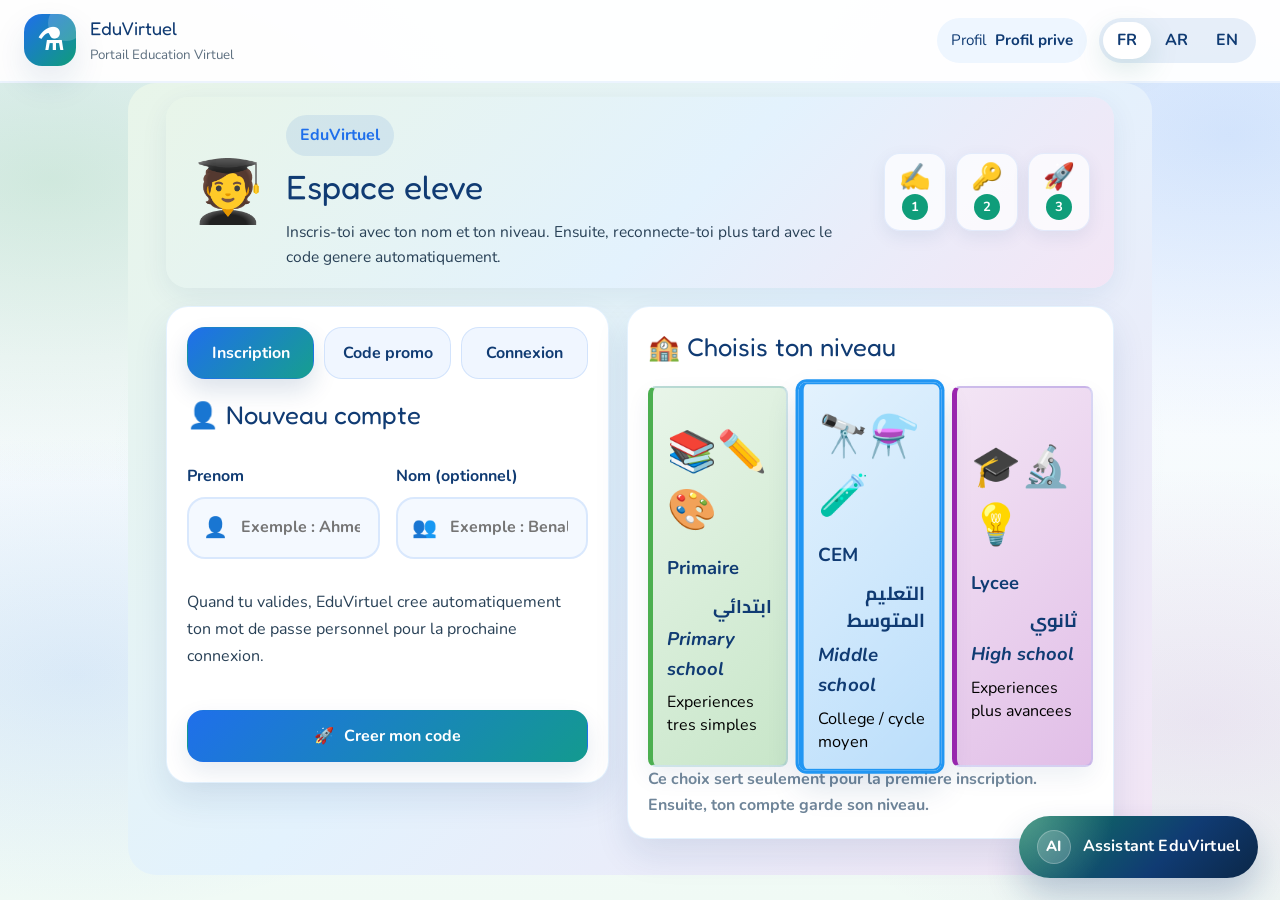
==== commit f0708bf0: "Add promo codes quizzes and Netlify deploy fix" ====
--- a/venerable-sprite-294b65-local/chimie.html
+++ b/venerable-sprite-294b65-local/chimie.html
@@ -5,7 +5,7 @@
   <meta name="viewport" content="width=device-width, initial-scale=1">
   <title>EduVirtuel - R&eacute;action produisant l&rsquo;hydrog&egrave;ne</title>
   <link rel="icon" href="favicon.svg">
-  <link rel="stylesheet" href="style.css">
+  <link rel="stylesheet" href="style.css?v=20260504-quiz-ui">
 </head>
 <body data-page="experiment" data-lang="fr" data-experiment="chimie" data-lab-mode="chemistry">
   <header class="topbar"><div class="topbar-inner">
@@ -246,6 +246,6 @@
   </main>
 
   <div id="assistant-root"></div>
-  <script defer src="script.js"></script>
+  <script defer src="script.js?v=20260504-quiz-ui"></script>
 </body>
 </html>
--- a/venerable-sprite-294b65-local/style.css
+++ b/venerable-sprite-294b65-local/style.css
@@ -166,6 +166,10 @@
   gap: 12px;
 }
 
+.logout-btn {
+  display: none;
+}
+
 .student-pill {
   display: inline-flex;
   align-items: center;
@@ -830,7 +834,7 @@
 }
 
 .experiment-layout-embedded {
-  grid-template-columns: minmax(0, 1fr) minmax(260px, 320px);
+  grid-template-columns: minmax(0, 1.42fr) minmax(250px, 300px);
   gap: 22px;
 }
 
@@ -844,6 +848,10 @@
 
 .experiment-main-column {
   min-width: 0;
+}
+
+.experiment-shell {
+  max-width: 1760px;
 }
 
 .experiment-side-column {
@@ -1222,7 +1230,7 @@
 
 .lab-frame {
   width: 100%;
-  height: clamp(360px, calc(100vh - 470px), 560px);
+  height: clamp(760px, calc(100vh - 170px), 980px);
   min-height: 0;
   margin-top: 14px;
   border: 1px solid rgba(21, 101, 192, 0.12);
@@ -1231,7 +1239,7 @@
 }
 
 .lab-frame-large {
-  height: clamp(380px, calc(100vh - 470px), 580px);
+  height: clamp(800px, calc(100vh - 150px), 1040px);
   min-height: 0;
 }
 
@@ -1240,7 +1248,7 @@
 }
 
 .lab-preview {
-  min-height: clamp(340px, 44vw, 520px);
+  min-height: clamp(460px, 46vw, 680px);
   margin-top: 14px;
   border: 1px solid rgba(21, 101, 192, 0.14);
   border-radius: 22px;
@@ -1338,7 +1346,7 @@
 }
 
 .embedded-assistant {
-  display: none;
+  display: flex;
 }
 
 .experiment-layout-embedded .status-box {
@@ -1529,6 +1537,49 @@
   display: grid;
   gap: 12px;
   margin-top: 18px;
+}
+
+.promo-labs-field {
+  border: 1px solid rgba(31, 111, 235, 0.12);
+  border-radius: 18px;
+  padding: 14px;
+  margin: 0;
+}
+
+.promo-labs-field legend {
+  padding: 0 8px;
+  font-weight: 700;
+  color: var(--navy);
+}
+
+.promo-labs-grid {
+  display: grid;
+  grid-template-columns: repeat(auto-fit, minmax(180px, 1fr));
+  gap: 10px;
+}
+
+.promo-lab-option {
+  display: flex;
+  align-items: flex-start;
+  gap: 10px;
+  padding: 12px;
+  border-radius: 16px;
+  background: rgba(238, 246, 255, 0.72);
+  border: 1px solid rgba(31, 111, 235, 0.12);
+}
+
+.promo-lab-option input {
+  margin-top: 3px;
+}
+
+.promo-lab-option strong,
+.promo-lab-option span {
+  display: block;
+}
+
+.promo-lab-option span {
+  color: var(--muted);
+  font-size: 0.9rem;
 }
 
 .generated-code-card {
@@ -1744,9 +1795,9 @@
   position: fixed;
   right: 22px;
   bottom: 22px;
-  z-index: 40;
-  display: grid;
-  gap: 12px;
+  z-index: 90;
+  display: grid;
+  gap: 14px;
 }
 
 body[data-lang="ar"] .assistant-widget {
@@ -1760,17 +1811,43 @@
   padding: 14px 18px;
   display: inline-flex;
   align-items: center;
-  gap: 10px;
-  background: linear-gradient(135deg, var(--primary), var(--navy));
+  gap: 12px;
+  background:
+    radial-gradient(circle at top left, rgba(255, 255, 255, 0.28), transparent 38%),
+    linear-gradient(135deg, #0f7a5f, #103b73 62%, #0b2747);
   color: var(--white);
-  box-shadow: 0 14px 28px rgba(13, 71, 161, 0.26);
+  box-shadow: 0 18px 34px rgba(16, 59, 115, 0.24);
+  font-weight: 700;
+  letter-spacing: 0.01em;
+  transition: transform 0.2s ease, box-shadow 0.2s ease;
+}
+
+.assistant-launcher:hover {
+  transform: translateY(-2px);
+  box-shadow: 0 22px 36px rgba(16, 59, 115, 0.3);
+}
+
+.assistant-launcher > span:first-child {
+  width: 34px;
+  height: 34px;
+  border-radius: 50%;
+  display: inline-flex;
+  align-items: center;
+  justify-content: center;
+  background: rgba(255, 255, 255, 0.18);
+  border: 1px solid rgba(255, 255, 255, 0.24);
+  font-size: 0.92rem;
+  font-weight: 800;
 }
 
 .assistant-popover {
-  width: min(360px, calc(100vw - 32px));
-  background: var(--white);
-  border-radius: 20px;
-  box-shadow: var(--shadow);
+  width: min(400px, calc(100vw - 24px));
+  background:
+    linear-gradient(180deg, rgba(240, 248, 255, 0.96), rgba(255, 255, 255, 0.98)),
+    var(--white);
+  border-radius: 24px;
+  box-shadow: 0 28px 54px rgba(16, 59, 115, 0.2);
+  border: 1px solid rgba(16, 59, 115, 0.08);
   padding: 18px;
   display: none;
 }
@@ -1778,10 +1855,57 @@
 .assistant-popover.open {
   display: grid;
   gap: 14px;
+  animation: float-in 0.24s ease both;
 }
 
 .assistant-popover .assistant-messages {
-  max-height: 260px;
+  max-height: 300px;
+  min-height: 170px;
+}
+
+.assistant-header {
+  display: flex;
+  align-items: flex-start;
+  justify-content: space-between;
+  gap: 12px;
+}
+
+.assistant-header h2 {
+  font-size: 1.02rem;
+  margin-bottom: 4px;
+}
+
+.assistant-header p {
+  color: var(--muted);
+  line-height: 1.55;
+}
+
+.assistant-form input[disabled],
+.assistant-form button[disabled] {
+  opacity: 0.7;
+  cursor: wait;
+}
+
+.assistant-typing {
+  display: inline-flex;
+  align-items: center;
+  gap: 6px;
+}
+
+.assistant-typing span {
+  width: 8px;
+  height: 8px;
+  border-radius: 50%;
+  background: rgba(16, 59, 115, 0.55);
+  animation: typing-bounce 1.1s ease-in-out infinite;
+}
+
+.assistant-typing span:nth-child(2) {
+  animation-delay: 0.16s;
+}
+
+.assistant-typing span:nth-child(3) {
+  animation-delay: 0.32s;
 }
 
 .fade-up {
@@ -1822,6 +1946,17 @@
   to {
     opacity: 1;
     transform: translateY(0) scale(1);
+  }
+}
+
+@keyframes typing-bounce {
+  0%, 80%, 100% {
+    transform: translateY(0);
+    opacity: 0.45;
+  }
+  40% {
+    transform: translateY(-5px);
+    opacity: 1;
   }
 }
 
@@ -2361,12 +2496,12 @@
   }
 
   .lab-frame {
-    height: 480px;
+    height: 620px;
     min-height: 0;
   }
 
   .lab-frame-large {
-    height: 500px;
+    height: 680px;
     min-height: 0;
   }
 
@@ -2815,6 +2950,60 @@
 .student-level-card .level-choice { min-height: 115px; padding: 14px; }
 .student-continue-btn { width: 100%; margin-top: 10px; gap: 10px; }
 .student-form-card .stack-form { gap: 14px; }
+.student-auth-card {
+  display: grid;
+  gap: 16px;
+}
+
+.student-auth-tabs {
+  display: grid;
+  grid-template-columns: repeat(3, minmax(0, 1fr));
+  gap: 10px;
+}
+
+.student-auth-tab {
+  border: 1px solid rgba(31, 111, 235, 0.14);
+  border-radius: 18px;
+  background: rgba(239, 246, 255, 0.9);
+  color: var(--navy);
+  font: inherit;
+  font-weight: 700;
+  padding: 14px 16px;
+  cursor: pointer;
+  transition: transform 0.18s ease, box-shadow 0.18s ease, background 0.18s ease;
+}
+
+.student-auth-tab.active {
+  background: linear-gradient(135deg, #1f6feb, #169f8f);
+  color: #fff;
+  box-shadow: 0 12px 24px rgba(16, 59, 115, 0.14);
+}
+
+.student-auth-tab:hover {
+  transform: translateY(-1px);
+}
+
+.student-auth-form[hidden],
+#student-level-panel[hidden] {
+  display: none !important;
+}
+
+.student-auth-form .panel-head {
+  margin-bottom: 4px;
+}
+
+.promo-level-preview {
+  padding: 12px 14px;
+  border-radius: 16px;
+  background: rgba(31, 111, 235, 0.08);
+  border: 1px solid rgba(31, 111, 235, 0.12);
+  color: var(--navy);
+  font-weight: 700;
+}
+
+.promo-level-preview[hidden] {
+  display: none !important;
+}
 
 /* 8. Dashboard improvements */
 .dashboard-page, .experiences-page { max-width: 100%; }
@@ -2921,7 +3110,7 @@
 }
 
 /* ================================================================
-   BACKGROUND DECORATIONS � floating blobs for all experiment pages
+   BACKGROUND DECORATIONS - floating blobs for all experiment pages
    ================================================================ */
 .page-bg-deco {
   position: fixed;
@@ -2976,7 +3165,7 @@
 }
 
 /* ================================================================
-   PROFESSOR LOGIN � premium full-split layout
+   PROFESSOR LOGIN - premium full-split layout
    ================================================================ */
 .prof-login-wrap {
   min-height: calc(100vh - 64px);
@@ -3061,7 +3250,7 @@
 }
 
 /* ================================================================
-   PROFESSOR DASHBOARD � premium 3-column layout
+   PROFESSOR DASHBOARD - premium 3-column layout
    ================================================================ */
 .teacher-page .page-shell {
   padding-top: 14px;
@@ -3142,13 +3331,22 @@
 
 .teacher-layout {
   display: grid;
-  grid-template-columns: minmax(0, 1.6fr) minmax(0, 1fr);
-  gap: 16px;
+  grid-template-columns: minmax(0, 1fr);
+  gap: 18px;
   align-items: start;
 }
 
+.teacher-table-panel,
+.teacher-bottom-grid,
 .teacher-layout > article {
   min-width: 0;
+}
+
+.teacher-bottom-grid {
+  display: grid;
+  grid-template-columns: repeat(2, minmax(0, 1fr));
+  gap: 18px;
+  align-items: start;
 }
 
 /* Back-to-site button in lab-view */
@@ -3191,3 +3389,498 @@
   .teacher-stats-bar { grid-template-columns: repeat(2, 1fr); }
   .teacher-layout { grid-template-columns: 1fr; }
 }
+
+@media (max-width: 1280px) {
+  .experiment-layout-embedded {
+    grid-template-columns: 1fr;
+  }
+
+  .experiment-side-column {
+    grid-template-columns: repeat(2, minmax(0, 1fr));
+  }
+}
+
+body[data-page="experiences"] .page-shell.experiences-page {
+  max-width: 1220px;
+  margin: 0 auto;
+  padding: 28px 18px 42px;
+  background:
+    radial-gradient(circle at top left, rgba(76, 175, 80, 0.1), transparent 28%),
+    radial-gradient(circle at top right, rgba(33, 150, 243, 0.12), transparent 32%),
+    linear-gradient(135deg, #eef7f2 0%, #edf5ff 52%, #f7f0ff 100%);
+  border-radius: 30px;
+}
+
+.level-experience-banner {
+  min-height: 0;
+  display: grid;
+  grid-template-columns: auto 1fr;
+  gap: 18px;
+  align-items: center;
+  padding: 24px 28px;
+  border-radius: 28px;
+  background:
+    radial-gradient(circle at top right, rgba(255, 255, 255, 0.2), transparent 24%),
+    linear-gradient(135deg, color-mix(in srgb, var(--level-accent) 92%, white 8%), color-mix(in srgb, var(--level-accent) 72%, #0f4f8c 28%));
+  box-shadow: 0 20px 40px rgba(20, 67, 120, 0.16);
+}
+
+.level-experience-banner .level-back-link {
+  grid-column: 1 / -1;
+  justify-self: start;
+  border-radius: 999px;
+  padding: 10px 16px;
+  background: rgba(255, 255, 255, 0.18);
+  color: #fff;
+  backdrop-filter: blur(8px);
+}
+
+body[data-lang="ar"] .level-experience-banner .level-back-link {
+  justify-self: end;
+}
+
+.level-banner-icon {
+  display: grid;
+  place-items: center;
+  width: 118px;
+  min-width: 118px;
+  aspect-ratio: 1;
+  border-radius: 28px;
+  background: rgba(255, 255, 255, 0.16);
+  color: #fff;
+  font-size: 2.5rem;
+  box-shadow: inset 0 0 0 1px rgba(255, 255, 255, 0.22);
+}
+
+.level-experience-banner h1 {
+  font-size: clamp(2rem, 4vw, 3rem);
+  line-height: 1.08;
+  margin-bottom: 8px;
+}
+
+.level-experience-banner p {
+  max-width: 58ch;
+  color: rgba(255, 255, 255, 0.92);
+  font-size: 1rem;
+}
+
+.dynamic-experiences-grid {
+  grid-template-columns: repeat(2, minmax(0, 1fr));
+  gap: 22px;
+  margin-top: 24px;
+}
+
+.available-card {
+  display: grid;
+  grid-template-columns: minmax(160px, 210px) 1fr;
+  gap: 0 22px;
+  align-items: center;
+  padding: 0;
+  overflow: hidden;
+  min-height: 320px;
+  border-radius: 26px;
+  border: 1px solid rgba(20, 67, 120, 0.08);
+  box-shadow: 0 18px 34px rgba(20, 67, 120, 0.08);
+  background: rgba(255, 255, 255, 0.96);
+}
+
+.available-card .experience-art {
+  min-height: 100%;
+  align-self: stretch;
+  display: grid;
+  place-items: center;
+  background:
+    radial-gradient(circle at 28% 28%, rgba(255, 255, 255, 0.9), transparent 20%),
+    radial-gradient(circle at 78% 74%, rgba(255, 255, 255, 0.72), transparent 18%),
+    linear-gradient(180deg, rgba(37, 136, 232, 0.12), rgba(31, 77, 143, 0.06));
+}
+
+.available-card .experience-art span {
+  font-size: clamp(4rem, 9vw, 6rem);
+  filter: drop-shadow(0 16px 18px rgba(20, 67, 120, 0.18));
+}
+
+.available-card > :not(.experience-art) {
+  margin-inline-end: 22px;
+}
+
+.available-card .subject-badge {
+  margin-top: 22px;
+  justify-self: start;
+  background: color-mix(in srgb, var(--level-accent) 18%, white 82%);
+  color: color-mix(in srgb, var(--level-accent) 68%, #15345f 32%);
+  border: 1px solid color-mix(in srgb, var(--level-accent) 28%, white 72%);
+}
+
+.available-card h2 {
+  margin-top: 12px;
+  margin-bottom: 10px;
+  font-size: clamp(1.7rem, 3vw, 2.45rem);
+  color: #1b467e;
+}
+
+.available-card p {
+  margin-bottom: 14px;
+  color: #4b6288;
+  font-size: 1rem;
+  line-height: 1.7;
+}
+
+.available-card .stars {
+  color: #f2b319;
+  letter-spacing: 0.18em;
+  font-size: 1.2rem;
+  margin-bottom: 18px;
+}
+
+.available-card .primary-btn {
+  justify-self: start;
+  min-width: 180px;
+  margin-bottom: 24px;
+}
+
+.empty-experience-card {
+  display: grid;
+  place-items: center;
+  text-align: center;
+  padding: 42px 28px;
+  border-radius: 24px;
+  background: rgba(255, 255, 255, 0.88);
+  color: #1b467e;
+}
+
+.empty-experience-card .experience-art {
+  font-size: 3rem;
+  margin-bottom: 12px;
+}
+
+@media (max-width: 920px) {
+  .dynamic-experiences-grid {
+    grid-template-columns: 1fr;
+  }
+
+  .available-card {
+    grid-template-columns: 1fr;
+  }
+
+  .available-card .experience-art {
+    min-height: 180px;
+  }
+
+  .available-card > :not(.experience-art) {
+    margin-inline: 20px;
+  }
+}
+
+@media (max-width: 640px) {
+  body[data-page="experiences"] .page-shell.experiences-page {
+    padding: 16px 10px 26px;
+    border-radius: 0;
+  }
+
+  .level-experience-banner {
+    padding: 18px;
+    grid-template-columns: 1fr;
+  }
+
+  .level-banner-icon {
+    width: 86px;
+    min-width: 86px;
+    font-size: 2rem;
+  }
+
+  .available-card h2 {
+    font-size: 1.55rem;
+  }
+}
+
+.teacher-panel-wide {
+  grid-column: 1 / -1;
+}
+
+.teacher-code-panel,
+.teacher-accounts-panel {
+  align-self: stretch;
+}
+
+.registered-students-list {
+  display: grid;
+  gap: 12px;
+}
+
+.registered-student-card {
+  border-radius: 18px;
+  padding: 14px 16px;
+  background: rgba(238, 246, 255, 0.76);
+  border: 1px solid rgba(31, 111, 235, 0.12);
+  box-shadow: 0 10px 24px rgba(16, 59, 115, 0.05);
+}
+
+.registered-student-card p {
+  margin: 6px 0 0;
+  color: var(--muted);
+  font-size: 0.92rem;
+}
+
+.registered-student-head {
+  display: flex;
+  align-items: center;
+  justify-content: space-between;
+  gap: 10px;
+}
+
+.registered-student-head strong {
+  color: var(--navy);
+}
+
+.registered-student-secret {
+  display: flex;
+  align-items: center;
+  justify-content: space-between;
+  gap: 10px;
+  margin-top: 12px;
+  padding-top: 10px;
+  border-top: 1px dashed rgba(31, 111, 235, 0.14);
+}
+
+.registered-student-secret code {
+  display: inline-flex;
+  align-items: center;
+  min-height: 40px;
+  padding: 8px 12px;
+  border-radius: 12px;
+  background: rgba(20, 67, 120, 0.08);
+  color: var(--navy);
+  font-size: 0.95rem;
+  font-weight: 700;
+}
+
+.registered-student-copy {
+  white-space: nowrap;
+  gap: 8px;
+}
+
+.student-password-modal[hidden] {
+  display: none !important;
+}
+
+.student-password-modal {
+  position: fixed;
+  inset: 0;
+  z-index: 1200;
+  display: grid;
+  place-items: center;
+}
+
+.student-password-modal__backdrop {
+  position: absolute;
+  inset: 0;
+  background: rgba(11, 27, 54, 0.48);
+  backdrop-filter: blur(4px);
+}
+
+.student-password-modal__dialog {
+  position: relative;
+  width: min(92vw, 540px);
+  border-radius: 28px;
+  padding: 28px;
+  background: linear-gradient(180deg, rgba(255,255,255,0.98), rgba(241,247,255,0.98));
+  box-shadow: 0 28px 60px rgba(10, 38, 82, 0.24);
+  border: 1px solid rgba(31, 111, 235, 0.12);
+  text-align: center;
+}
+
+.student-password-modal__close {
+  position: absolute;
+  top: 12px;
+  right: 14px;
+  border: none;
+  background: transparent;
+  color: var(--navy);
+  font-size: 1.8rem;
+  cursor: pointer;
+}
+
+body[data-lang="ar"] .student-password-modal__close {
+  right: auto;
+  left: 14px;
+}
+
+.student-password-modal__icon {
+  font-size: 3rem;
+  margin-bottom: 12px;
+}
+
+.student-password-modal__text {
+  margin: 10px 0 18px;
+  color: var(--text);
+  line-height: 1.7;
+}
+
+.student-password-modal__codebox {
+  display: grid;
+  gap: 14px;
+  justify-items: center;
+  padding: 18px;
+  border-radius: 22px;
+  background: rgba(20, 67, 120, 0.06);
+}
+
+.student-password-modal__codebox strong {
+  display: inline-flex;
+  align-items: center;
+  justify-content: center;
+  min-width: min(100%, 280px);
+  min-height: 64px;
+  padding: 12px 18px;
+  border-radius: 18px;
+  background: #fff;
+  color: var(--navy);
+  font-size: clamp(1.05rem, 3vw, 1.45rem);
+  letter-spacing: 0.04em;
+  box-shadow: inset 0 0 0 1px rgba(31, 111, 235, 0.12);
+}
+
+.student-password-modal__copy,
+.student-password-modal__confirm {
+  min-width: 180px;
+}
+
+.student-password-modal__status {
+  min-height: 24px;
+  margin: 14px 0 0;
+  color: var(--teal);
+  font-weight: 700;
+}
+
+.student-password-modal__confirm {
+  margin-top: 16px;
+}
+
+body.modal-open {
+  overflow: hidden;
+}
+
+/* Button refresh: keep one visual logic across the app */
+.primary-btn,
+.secondary-btn,
+.ghost-btn,
+.student-auth-tab,
+.lang-btn,
+.registered-student-copy {
+  font-family: inherit;
+  line-height: 1.15;
+  letter-spacing: 0;
+}
+
+.primary-btn,
+.secondary-btn,
+.ghost-btn {
+  position: relative;
+  gap: 10px;
+  padding: 14px 22px;
+  border-radius: 16px;
+  border: 1px solid transparent;
+  box-shadow: 0 10px 24px rgba(16, 59, 115, 0.10);
+}
+
+.primary-btn {
+  background: linear-gradient(135deg, #1f6feb 0%, #139a8f 100%);
+}
+
+.primary-btn:hover,
+.primary-btn:focus-visible {
+  box-shadow: 0 16px 30px rgba(31, 111, 235, 0.18);
+}
+
+.secondary-btn {
+  background: linear-gradient(180deg, rgba(255,255,255,0.96), rgba(238,245,255,0.96));
+  border-color: rgba(31, 111, 235, 0.12);
+}
+
+.secondary-btn:hover,
+.secondary-btn:focus-visible {
+  box-shadow: 0 12px 24px rgba(16, 59, 115, 0.12);
+}
+
+.ghost-btn {
+  background: rgba(255,255,255,0.72);
+  border-color: rgba(13, 71, 161, 0.18);
+}
+
+.primary-btn[disabled],
+.secondary-btn[disabled],
+.ghost-btn[disabled] {
+  opacity: 0.6;
+  cursor: not-allowed;
+  transform: none;
+  box-shadow: none;
+}
+
+/* Experiences page CTA cleanup */
+.available-card [data-start-lab] {
+  justify-self: start;
+  align-self: start;
+  width: auto;
+  min-width: 176px;
+  max-width: 220px;
+  margin: 0 0 26px;
+  padding-inline: 20px;
+  border-radius: 18px;
+  background: linear-gradient(135deg, color-mix(in srgb, var(--level-accent) 86%, #1f6feb 14%), color-mix(in srgb, var(--level-accent) 72%, #139a8f 28%));
+  box-shadow: 0 14px 28px color-mix(in srgb, var(--level-accent) 20%, rgba(16, 59, 115, 0.15) 80%);
+}
+
+.available-card [data-start-lab] span[aria-hidden="true"] {
+  font-size: 1rem;
+  line-height: 1;
+}
+
+.available-card .subject-badge {
+  padding-inline: 14px;
+}
+
+.available-card .experience-art {
+  border-inline-end: 1px solid rgba(20, 67, 120, 0.06);
+}
+
+body[data-lang="ar"] .available-card [data-start-lab] {
+  justify-self: end;
+}
+
+/* Student and teacher local buttons */
+.student-auth-tab {
+  min-height: 52px;
+}
+
+.registered-student-copy {
+  min-height: 42px;
+  border-radius: 14px;
+}
+
+@media (max-width: 920px) {
+  .available-card [data-start-lab] {
+    max-width: none;
+    width: calc(100% - 40px);
+    justify-self: stretch;
+    margin-inline: 20px;
+  }
+}
+
+.student-form-card .stack-form {
+  gap: 14px;
+}
+
+@media (max-width: 1100px) {
+  .teacher-bottom-grid {
+    grid-template-columns: 1fr;
+  }
+
+  .teacher-panel-wide {
+    grid-column: auto;
+  }
+
+  .student-auth-tabs {
+    grid-template-columns: 1fr;
+  }
+}
